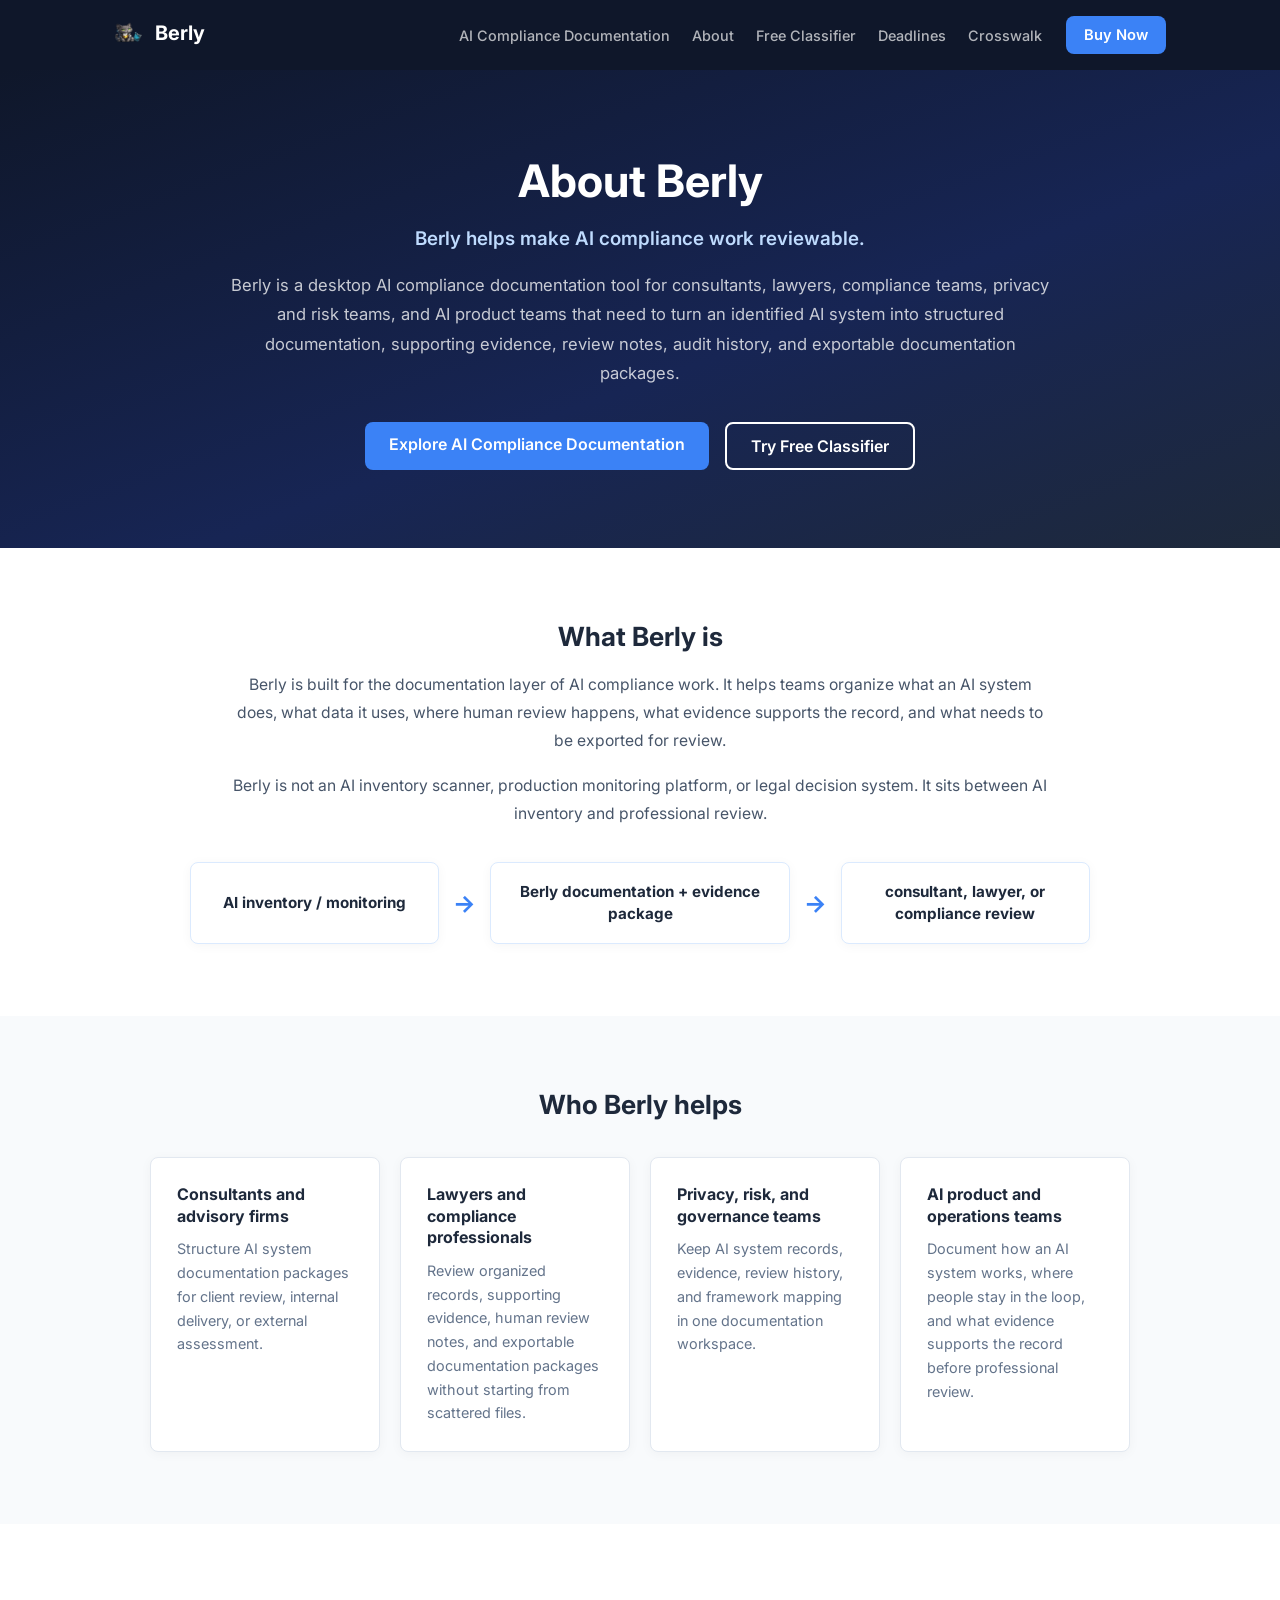
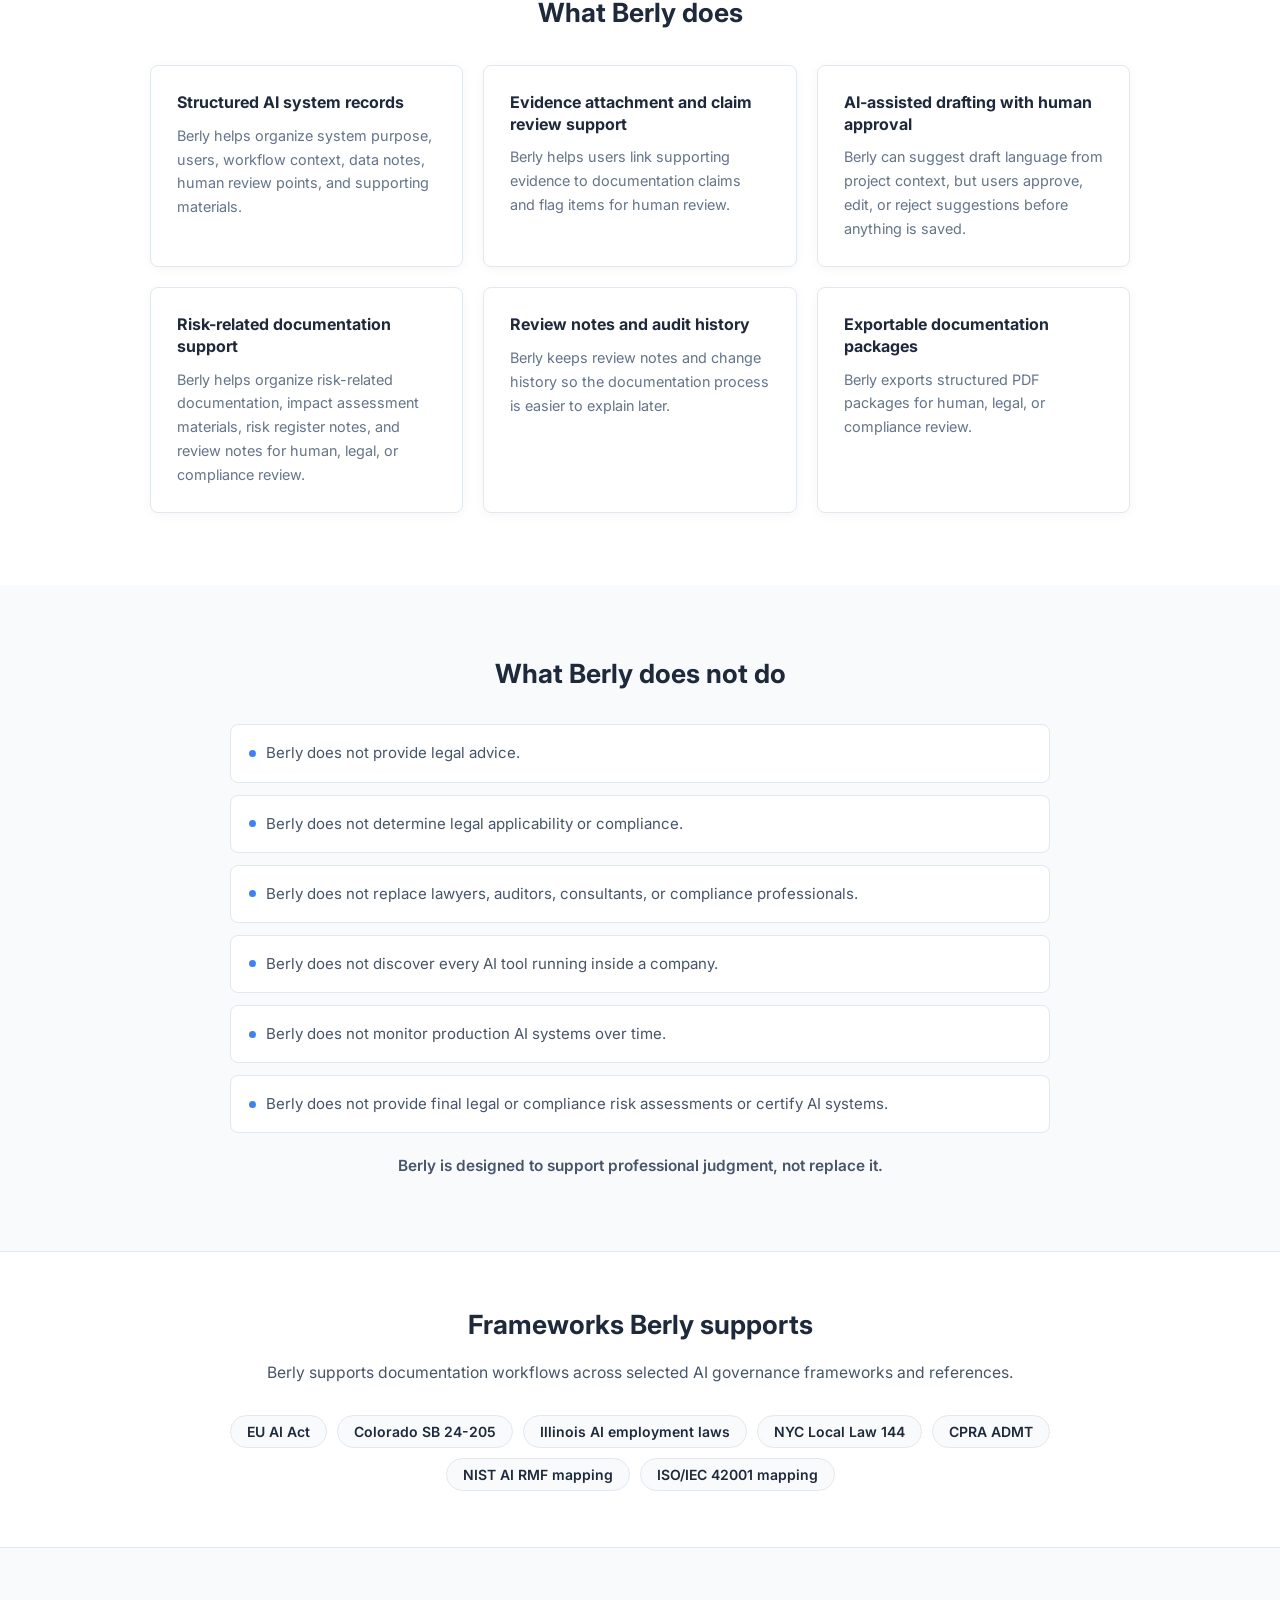
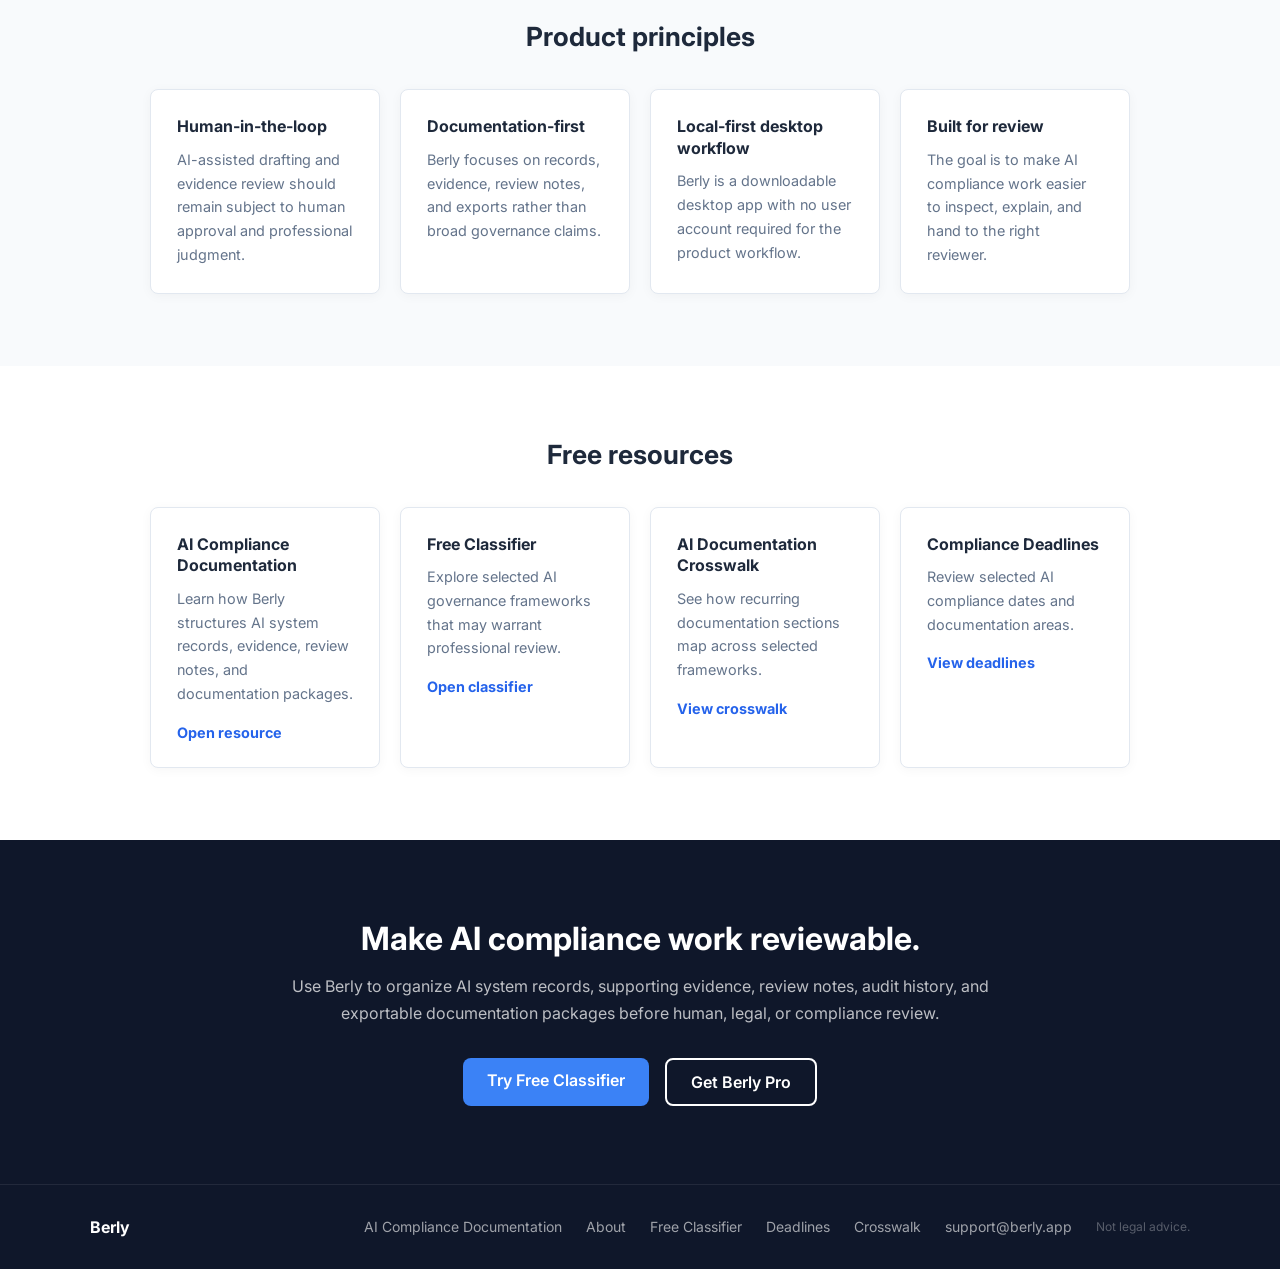
==== about.html @ 6b7aadae "Berly nav logo added to all pages, carousel to animation" ====
<!DOCTYPE html>
<html lang="en">
<head>
  <meta charset="UTF-8">
  <meta name="viewport" content="width=device-width, initial-scale=1.0">
  <title>About Berly | AI Compliance Documentation Software</title>
  <meta name="description" content="Berly is a desktop AI compliance documentation tool that helps consultants, lawyers, compliance teams, and AI product teams organize AI system records, evidence, review notes, audit history, and exportable documentation packages for human review.">

  <meta property="og:type" content="website">
  <meta property="og:url" content="https://berly.app/about">
  <meta property="og:title" content="About Berly | AI Compliance Documentation Software">
  <meta property="og:description" content="Berly helps make AI compliance work reviewable by organizing AI system documentation, supporting evidence, review notes, audit history, and exportable packages for human, legal, or compliance review.">
  <meta property="og:image" content="https://berly.app/assets/og-image.png">
  <meta property="og:site_name" content="Berly">
  <meta property="og:locale" content="en_US">

  <meta name="twitter:card" content="summary_large_image">
  <meta name="twitter:title" content="About Berly | AI Compliance Documentation Software">
  <meta name="twitter:description" content="Berly helps make AI compliance work reviewable by organizing AI system documentation, supporting evidence, review notes, audit history, and exportable packages for human review.">
  <meta name="twitter:image" content="https://berly.app/assets/og-image.png">

  <link rel="canonical" href="https://berly.app/about">
  <link rel="preconnect" href="https://fonts.googleapis.com">
  <link rel="preconnect" href="https://fonts.gstatic.com" crossorigin>
  <link href="https://fonts.googleapis.com/css2?family=Inter:wght@400;500;600;700&display=swap" rel="stylesheet">
  <link rel="icon" type="image/x-icon" href="assets/icon.ico">

  <style>
    *, *::before, *::after { box-sizing: border-box; margin: 0; padding: 0; }
    body { font-family: 'Inter', sans-serif; color: #1e293b; font-size: 16px; background: #f8fafc; }
    a { text-decoration: none; }

    .btn {
      display: inline-block;
      padding: 12px 24px;
      border-radius: 8px;
      font-weight: 600;
      font-size: 1rem;
      cursor: pointer;
      transition: all 0.2s ease;
      border: none;
      font-family: inherit;
      text-align: center;
    }
    .btn--primary { background: #3b82f6; color: #ffffff; }
    .btn--primary:hover { background: #2563eb; }
    .btn--outline {
      background: transparent;
      border: 2px solid #ffffff;
      color: #ffffff;
    }
    .btn--outline:hover { background: rgba(255,255,255,0.1); }

    .navbar {
      position: -webkit-sticky;
      position: sticky;
      top: 0;
      z-index: 100;
      background: #0f172a;
    }
    .navbar__inner {
      max-width: 1100px;
      margin: auto;
      padding: 16px 24px;
      display: flex;
      justify-content: space-between;
      align-items: center;
      gap: 24px;
    }
    .navbar__logo {
      color: #ffffff;
      font-size: 1.25rem;
      font-weight: 700;
      letter-spacing: 0;
      flex-shrink: 0;
    }
    .navbar__mascot {
      width: 28px;
      height: 28px;
      object-fit: contain;
      vertical-align: middle;
      margin-right: 8px;
    }
    .navbar__links {
      display: flex;
      align-items: center;
      justify-content: flex-end;
      gap: 22px;
      flex: 1;
    }
    .navbar__link {
      color: rgba(255,255,255,0.68);
      font-size: 0.9rem;
      font-weight: 500;
      transition: color 0.2s ease;
      white-space: nowrap;
    }
    .navbar__link:hover { color: #ffffff; }
    .navbar .btn { flex-shrink: 0; padding: 10px 18px; font-size: 0.92rem; }

    .hero {
      background: linear-gradient(160deg, #0f172a 0%, #172554 58%, #1e293b 100%);
      color: #ffffff;
      text-align: center;
      padding: 86px 24px 78px;
    }
    .hero__inner { max-width: 900px; margin: auto; }
    .hero__headline {
      font-size: 2.8rem;
      font-weight: 700;
      line-height: 1.14;
      margin-bottom: 18px;
      color: #ffffff;
    }
    .hero__subhead {
      font-size: 1.18rem;
      font-weight: 600;
      color: #bfdbfe;
      margin-bottom: 18px;
      line-height: 1.5;
    }
    .hero__body {
      max-width: 820px;
      margin: 0 auto 34px;
      font-size: 1.04rem;
      color: rgba(255,255,255,0.76);
      line-height: 1.75;
    }
    .hero__buttons {
      display: flex;
      gap: 16px;
      justify-content: center;
      flex-wrap: wrap;
    }

    .section {
      padding: 72px 24px;
      background: #f8fafc;
    }
    .section--white { background: #ffffff; }
    .section__inner {
      max-width: 980px;
      margin: auto;
    }
    .section__heading {
      font-size: 1.65rem;
      font-weight: 700;
      color: #1e293b;
      margin-bottom: 18px;
      text-align: center;
      line-height: 1.25;
    }
    .section__text {
      max-width: 820px;
      margin: 0 auto;
      color: #475569;
      font-size: 0.98rem;
      line-height: 1.8;
      text-align: center;
    }
    .section__text + .section__text { margin-top: 16px; }

    .flow {
      margin: 34px auto 0;
      max-width: 900px;
      display: grid;
      grid-template-columns: 1fr auto 1.2fr auto 1fr;
      gap: 14px;
      align-items: stretch;
    }
    .flow__step {
      background: #ffffff;
      border: 1px solid #dbeafe;
      border-radius: 8px;
      padding: 18px;
      color: #1e293b;
      font-weight: 700;
      font-size: 0.95rem;
      line-height: 1.45;
      box-shadow: 0 2px 12px rgba(0,0,0,0.04);
      display: flex;
      align-items: center;
      justify-content: center;
      text-align: center;
    }
    .flow__arrow {
      color: #3b82f6;
      font-weight: 700;
      font-size: 1.5rem;
      display: flex;
      align-items: center;
    }

    .card-grid {
      display: grid;
      grid-template-columns: repeat(4, 1fr);
      gap: 20px;
      margin-top: 36px;
    }
    .card-grid--three { grid-template-columns: repeat(3, 1fr); }
    .card-grid--two { grid-template-columns: repeat(2, 1fr); }
    .card {
      background: #ffffff;
      border: 1px solid #e2e8f0;
      border-radius: 8px;
      padding: 26px;
      box-shadow: 0 2px 12px rgba(0,0,0,0.04);
    }
    .card__title {
      font-size: 1rem;
      font-weight: 700;
      color: #1e293b;
      margin-bottom: 10px;
      line-height: 1.35;
    }
    .card__text {
      color: #64748b;
      font-size: 0.9rem;
      line-height: 1.65;
    }
    .resource-card {
      display: flex;
      flex-direction: column;
      min-height: 100%;
    }
    .resource-card__link {
      color: #2563eb;
      font-size: 0.9rem;
      font-weight: 700;
      margin-top: 18px;
    }
    .resource-card__link:hover { color: #1d4ed8; }

    .bullet-list {
      max-width: 820px;
      margin: 34px auto 0;
      display: grid;
      gap: 12px;
      list-style: none;
    }
    .bullet-list__item {
      background: #ffffff;
      border: 1px solid #e2e8f0;
      border-radius: 8px;
      padding: 16px 18px;
      color: #475569;
      font-size: 0.94rem;
      line-height: 1.6;
    }
    .bullet-list__item::before {
      content: "";
      display: inline-block;
      width: 7px;
      height: 7px;
      margin-right: 10px;
      border-radius: 50%;
      background: #3b82f6;
      vertical-align: 0.08em;
    }
    .support-note {
      max-width: 820px;
      margin: 20px auto 0;
      color: #475569;
      font-size: 0.96rem;
      line-height: 1.7;
      text-align: center;
      font-weight: 600;
    }

    .frameworks {
      background: #ffffff;
      padding: 56px 24px;
      border-top: 1px solid #e2e8f0;
      border-bottom: 1px solid #e2e8f0;
      text-align: center;
    }
    .frameworks__inner {
      max-width: 900px;
      margin: auto;
    }
    .frameworks__pills {
      display: flex;
      flex-wrap: wrap;
      gap: 10px;
      justify-content: center;
      margin-top: 28px;
    }
    .frameworks__pill {
      background: #f8fafc;
      border: 1px solid #e2e8f0;
      border-radius: 20px;
      padding: 7px 16px;
      font-size: 0.875rem;
      font-weight: 600;
      color: #1e293b;
    }

    .final-cta {
      background: #0f172a;
      padding: 78px 24px;
      text-align: center;
    }
    .final-cta__inner {
      max-width: 760px;
      margin: auto;
    }
    .final-cta__heading {
      font-size: 2rem;
      font-weight: 700;
      color: #ffffff;
      margin-bottom: 14px;
      line-height: 1.3;
    }
    .final-cta__text {
      color: rgba(255,255,255,0.72);
      font-size: 1rem;
      line-height: 1.7;
      margin-bottom: 30px;
    }
    .final-cta__buttons {
      display: flex;
      gap: 16px;
      justify-content: center;
      flex-wrap: wrap;
    }

    .footer {
      background: #0f172a;
      border-top: 1px solid rgba(255,255,255,0.08);
      padding: 32px 24px;
    }
    .footer__inner {
      max-width: 1100px;
      margin: auto;
      display: flex;
      justify-content: space-between;
      align-items: center;
      flex-wrap: wrap;
      gap: 12px;
    }
    .footer__logo { color: #ffffff; font-size: 1rem; font-weight: 700; }
    .footer__right {
      display: flex;
      align-items: center;
      gap: 24px;
      flex-wrap: wrap;
    }
    .footer__email {
      color: rgba(255,255,255,0.6);
      font-size: 0.875rem;
      transition: color 0.2s ease;
    }
    .footer__email:hover { color: #ffffff; }
    .footer__disclaimer { color: rgba(255,255,255,0.3); font-size: 0.75rem; }

    @media (max-width: 960px) {
      .navbar__inner {
        align-items: flex-start;
        flex-wrap: wrap;
      }
      .navbar__links {
        order: 3;
        flex-basis: 100%;
        justify-content: flex-start;
        flex-wrap: wrap;
        gap: 12px 18px;
      }
      .card-grid,
      .card-grid--three,
      .card-grid--two { grid-template-columns: repeat(2, 1fr); }
      .flow {
        grid-template-columns: 1fr;
        max-width: 560px;
      }
      .flow__arrow {
        justify-content: center;
        transform: rotate(90deg);
      }
    }

    @media (max-width: 768px) {
      .navbar__inner { padding: 12px 16px; gap: 16px; }
      .navbar__links { gap: 10px 14px; }
      .navbar__link { font-size: 0.84rem; white-space: normal; }
      .navbar .btn { padding: 9px 14px; }
      .hero { padding: 60px 20px 56px; }
      .hero__headline { font-size: 2rem; }
      .hero__subhead { font-size: 1.05rem; }
      .hero__body { font-size: 1rem; }
      .hero__buttons .btn,
      .final-cta__buttons .btn { width: 100%; }
      .section { padding: 52px 20px; }
      .section__heading { font-size: 1.45rem; }
      .card-grid,
      .card-grid--three,
      .card-grid--two { grid-template-columns: 1fr; }
      .card { padding: 22px 20px; }
      .frameworks { padding: 48px 20px; }
      .final-cta { padding: 56px 20px; }
      .final-cta__heading { font-size: 1.65rem; }
      .footer__inner { flex-direction: column; text-align: center; }
      .footer__right { gap: 8px; justify-content: center; }
    }
  </style>
</head>
<body>

  <header class="navbar">
    <div class="navbar__inner">
      <a href="/" class="navbar__logo">
        <img src="assets/mascot.png" alt="Berly" class="navbar__mascot">
        Berly
      </a>
      <nav class="navbar__links" aria-label="Primary navigation">
        <a href="/ai-compliance-documentation" class="navbar__link">AI Compliance Documentation</a>
        <a href="/about" class="navbar__link">About</a>
        <a href="/classifier" class="navbar__link">Free Classifier</a>
        <a href="/deadlines" class="navbar__link">Deadlines</a>
        <a href="/crosswalk" class="navbar__link">Crosswalk</a>
      </nav>
      <a href="https://buy.stripe.com/28E6oHfmXahS6xL0iGeZ201" class="btn btn--primary" target="_blank" rel="noopener">Buy Now</a>
    </div>
  </header>

  <section class="hero">
    <div class="hero__inner">
      <h1 class="hero__headline">About Berly</h1>
      <p class="hero__subhead">Berly helps make AI compliance work reviewable.</p>
      <p class="hero__body">Berly is a desktop AI compliance documentation tool for consultants, lawyers, compliance teams, privacy and risk teams, and AI product teams that need to turn an identified AI system into structured documentation, supporting evidence, review notes, audit history, and exportable documentation packages.</p>
      <div class="hero__buttons">
        <a href="/ai-compliance-documentation" class="btn btn--primary">Explore AI Compliance Documentation</a>
        <a href="/classifier" class="btn btn--outline">Try Free Classifier</a>
      </div>
    </div>
  </section>

  <section class="section section--white">
    <div class="section__inner">
      <h2 class="section__heading">What Berly is</h2>
      <p class="section__text">Berly is built for the documentation layer of AI compliance work. It helps teams organize what an AI system does, what data it uses, where human review happens, what evidence supports the record, and what needs to be exported for review.</p>
      <p class="section__text">Berly is not an AI inventory scanner, production monitoring platform, or legal decision system. It sits between AI inventory and professional review.</p>
      <div class="flow" aria-label="AI compliance documentation workflow">
        <div class="flow__step">AI inventory / monitoring</div>
        <div class="flow__arrow" aria-hidden="true">-&gt;</div>
        <div class="flow__step">Berly documentation + evidence package</div>
        <div class="flow__arrow" aria-hidden="true">-&gt;</div>
        <div class="flow__step">consultant, lawyer, or compliance review</div>
      </div>
    </div>
  </section>

  <section class="section">
    <div class="section__inner">
      <h2 class="section__heading">Who Berly helps</h2>
      <div class="card-grid">
        <article class="card">
          <h3 class="card__title">Consultants and advisory firms</h3>
          <p class="card__text">Structure AI system documentation packages for client review, internal delivery, or external assessment.</p>
        </article>
        <article class="card">
          <h3 class="card__title">Lawyers and compliance professionals</h3>
          <p class="card__text">Review organized records, supporting evidence, human review notes, and exportable documentation packages without starting from scattered files.</p>
        </article>
        <article class="card">
          <h3 class="card__title">Privacy, risk, and governance teams</h3>
          <p class="card__text">Keep AI system records, evidence, review history, and framework mapping in one documentation workspace.</p>
        </article>
        <article class="card">
          <h3 class="card__title">AI product and operations teams</h3>
          <p class="card__text">Document how an AI system works, where people stay in the loop, and what evidence supports the record before professional review.</p>
        </article>
      </div>
    </div>
  </section>

  <section class="section section--white">
    <div class="section__inner">
      <h2 class="section__heading">What Berly does</h2>
      <div class="card-grid card-grid--three">
        <article class="card">
          <h3 class="card__title">Structured AI system records</h3>
          <p class="card__text">Berly helps organize system purpose, users, workflow context, data notes, human review points, and supporting materials.</p>
        </article>
        <article class="card">
          <h3 class="card__title">Evidence attachment and claim review support</h3>
          <p class="card__text">Berly helps users link supporting evidence to documentation claims and flag items for human review.</p>
        </article>
        <article class="card">
          <h3 class="card__title">AI-assisted drafting with human approval</h3>
          <p class="card__text">Berly can suggest draft language from project context, but users approve, edit, or reject suggestions before anything is saved.</p>
        </article>
        <article class="card">
          <h3 class="card__title">Risk-related documentation support</h3>
          <p class="card__text">Berly helps organize risk-related documentation, impact assessment materials, risk register notes, and review notes for human, legal, or compliance review.</p>
        </article>
        <article class="card">
          <h3 class="card__title">Review notes and audit history</h3>
          <p class="card__text">Berly keeps review notes and change history so the documentation process is easier to explain later.</p>
        </article>
        <article class="card">
          <h3 class="card__title">Exportable documentation packages</h3>
          <p class="card__text">Berly exports structured PDF packages for human, legal, or compliance review.</p>
        </article>
      </div>
    </div>
  </section>

  <section class="section">
    <div class="section__inner">
      <h2 class="section__heading">What Berly does not do</h2>
      <ul class="bullet-list">
        <li class="bullet-list__item">Berly does not provide legal advice.</li>
        <li class="bullet-list__item">Berly does not determine legal applicability or compliance.</li>
        <li class="bullet-list__item">Berly does not replace lawyers, auditors, consultants, or compliance professionals.</li>
        <li class="bullet-list__item">Berly does not discover every AI tool running inside a company.</li>
        <li class="bullet-list__item">Berly does not monitor production AI systems over time.</li>
        <li class="bullet-list__item">Berly does not provide final legal or compliance risk assessments or certify AI systems.</li>
      </ul>
      <p class="support-note">Berly is designed to support professional judgment, not replace it.</p>
    </div>
  </section>

  <section class="frameworks">
    <div class="frameworks__inner">
      <h2 class="section__heading">Frameworks Berly supports</h2>
      <p class="section__text">Berly supports documentation workflows across selected AI governance frameworks and references.</p>
      <div class="frameworks__pills">
        <span class="frameworks__pill">EU AI Act</span>
        <span class="frameworks__pill">Colorado SB 24-205</span>
        <span class="frameworks__pill">Illinois AI employment laws</span>
        <span class="frameworks__pill">NYC Local Law 144</span>
        <span class="frameworks__pill">CPRA ADMT</span>
        <span class="frameworks__pill">NIST AI RMF mapping</span>
        <span class="frameworks__pill">ISO/IEC 42001 mapping</span>
      </div>
    </div>
  </section>

  <section class="section">
    <div class="section__inner">
      <h2 class="section__heading">Product principles</h2>
      <div class="card-grid">
        <article class="card">
          <h3 class="card__title">Human-in-the-loop</h3>
          <p class="card__text">AI-assisted drafting and evidence review should remain subject to human approval and professional judgment.</p>
        </article>
        <article class="card">
          <h3 class="card__title">Documentation-first</h3>
          <p class="card__text">Berly focuses on records, evidence, review notes, and exports rather than broad governance claims.</p>
        </article>
        <article class="card">
          <h3 class="card__title">Local-first desktop workflow</h3>
          <p class="card__text">Berly is a downloadable desktop app with no user account required for the product workflow.</p>
        </article>
        <article class="card">
          <h3 class="card__title">Built for review</h3>
          <p class="card__text">The goal is to make AI compliance work easier to inspect, explain, and hand to the right reviewer.</p>
        </article>
      </div>
    </div>
  </section>

  <section class="section section--white">
    <div class="section__inner">
      <h2 class="section__heading">Free resources</h2>
      <div class="card-grid">
        <article class="card resource-card">
          <h3 class="card__title">AI Compliance Documentation</h3>
          <p class="card__text">Learn how Berly structures AI system records, evidence, review notes, and documentation packages.</p>
          <a href="/ai-compliance-documentation" class="resource-card__link">Open resource</a>
        </article>
        <article class="card resource-card">
          <h3 class="card__title">Free Classifier</h3>
          <p class="card__text">Explore selected AI governance frameworks that may warrant professional review.</p>
          <a href="/classifier" class="resource-card__link">Open classifier</a>
        </article>
        <article class="card resource-card">
          <h3 class="card__title">AI Documentation Crosswalk</h3>
          <p class="card__text">See how recurring documentation sections map across selected frameworks.</p>
          <a href="/crosswalk" class="resource-card__link">View crosswalk</a>
        </article>
        <article class="card resource-card">
          <h3 class="card__title">Compliance Deadlines</h3>
          <p class="card__text">Review selected AI compliance dates and documentation areas.</p>
          <a href="/deadlines" class="resource-card__link">View deadlines</a>
        </article>
      </div>
    </div>
  </section>

  <section class="final-cta">
    <div class="final-cta__inner">
      <h2 class="final-cta__heading">Make AI compliance work reviewable.</h2>
      <p class="final-cta__text">Use Berly to organize AI system records, supporting evidence, review notes, audit history, and exportable documentation packages before human, legal, or compliance review.</p>
      <div class="final-cta__buttons">
        <a href="/classifier" class="btn btn--primary">Try Free Classifier</a>
        <a href="https://buy.stripe.com/28E6oHfmXahS6xL0iGeZ201" class="btn btn--outline" target="_blank" rel="noopener">Get Berly Pro</a>
      </div>
    </div>
  </section>

  <footer class="footer">
    <div class="footer__inner">
      <div class="footer__logo">Berly</div>
      <div class="footer__right">
        <a href="/ai-compliance-documentation" class="footer__email">AI Compliance Documentation</a>
        <a href="/about" class="footer__email">About</a>
        <a href="/classifier" class="footer__email">Free Classifier</a>
        <a href="/deadlines" class="footer__email">Deadlines</a>
        <a href="/crosswalk" class="footer__email">Crosswalk</a>
        <a href="mailto:support@berly.app" class="footer__email">support@berly.app</a>
        <span class="footer__disclaimer">Not legal advice.</span>
      </div>
    </div>
  </footer>

</body>
</html>
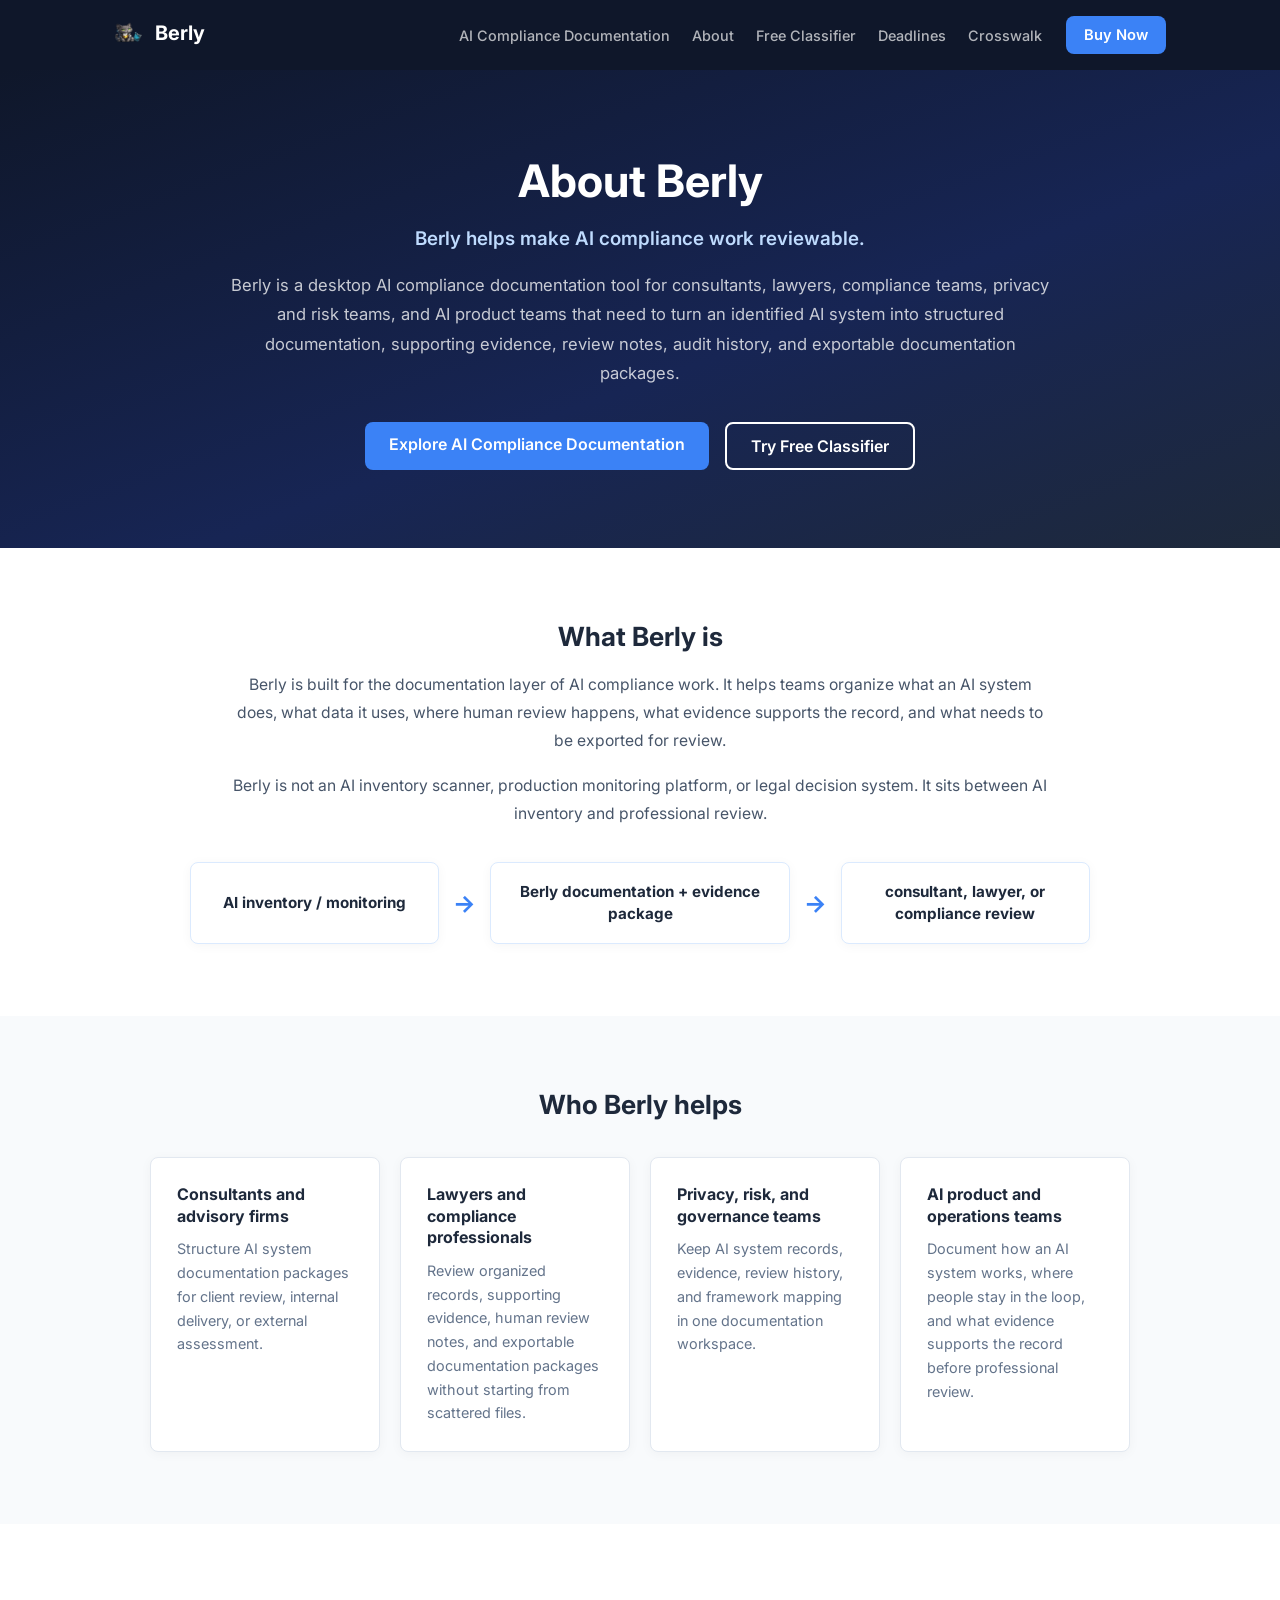
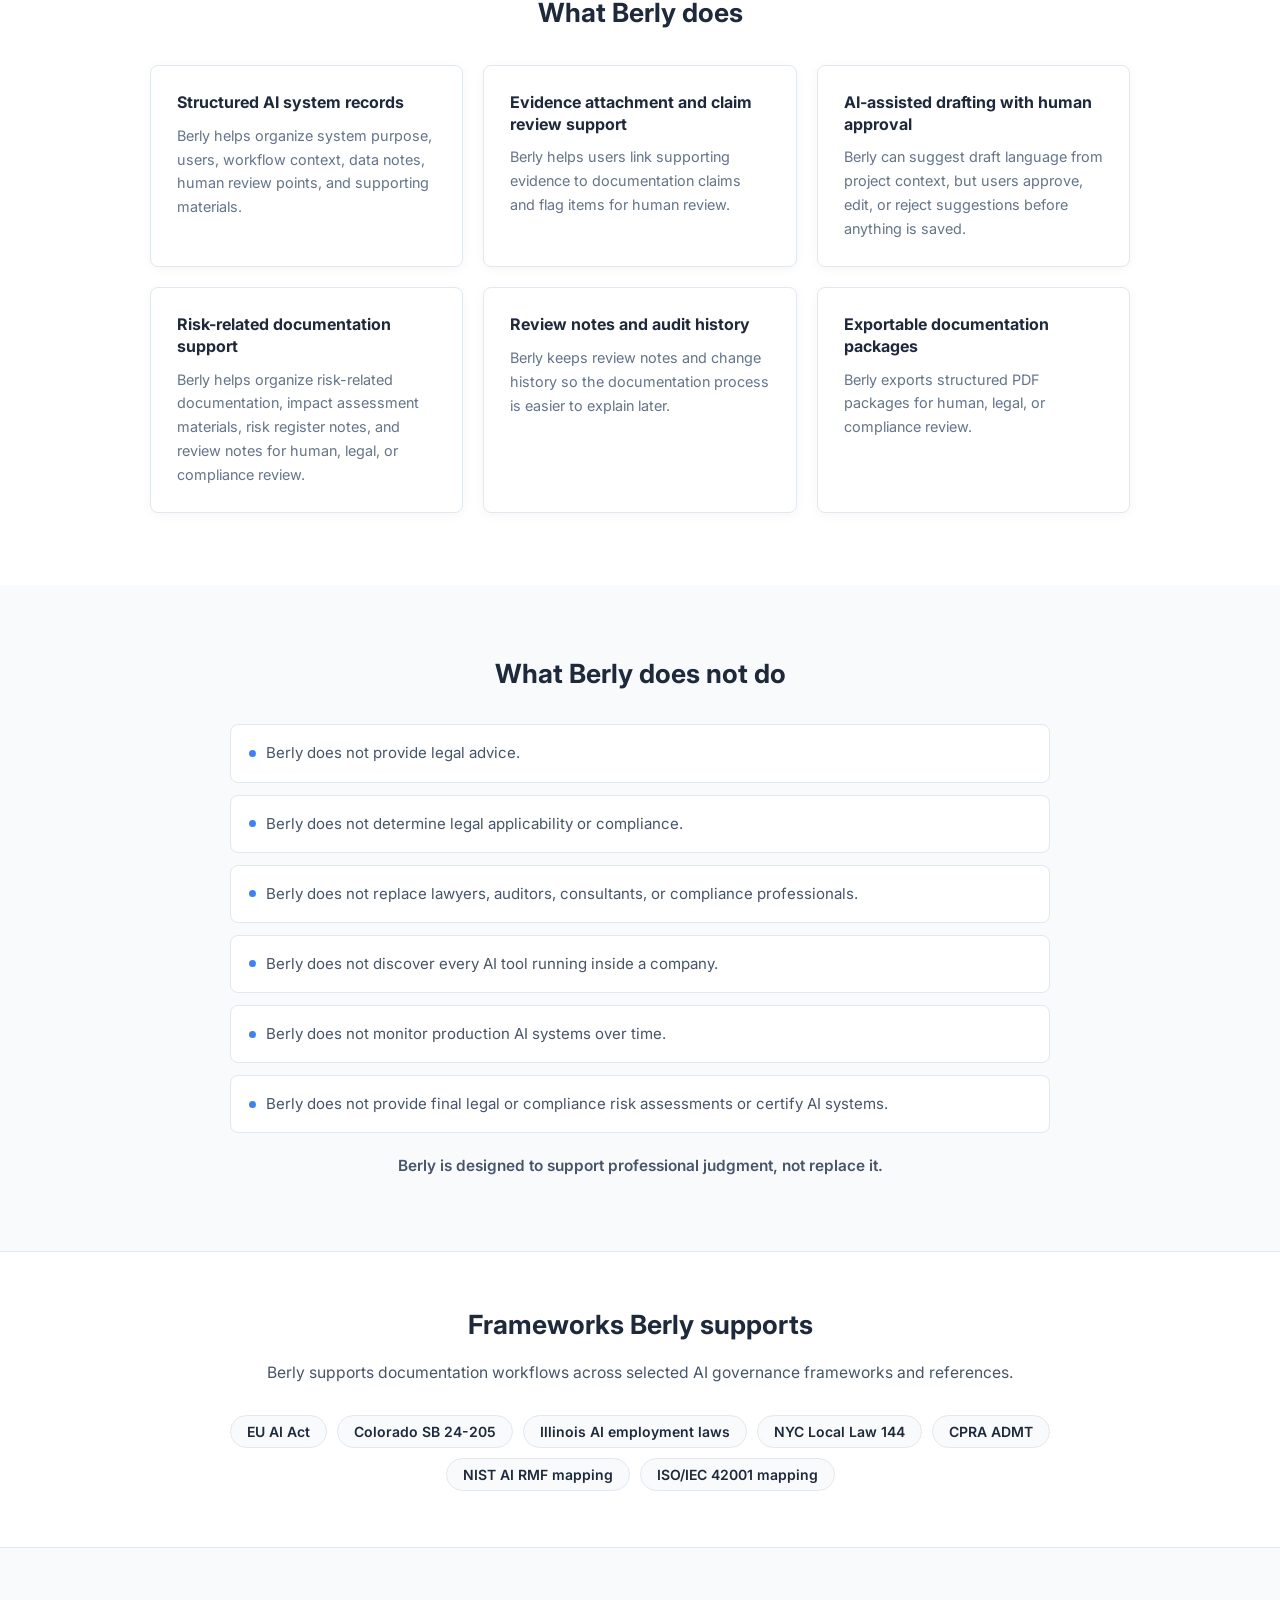
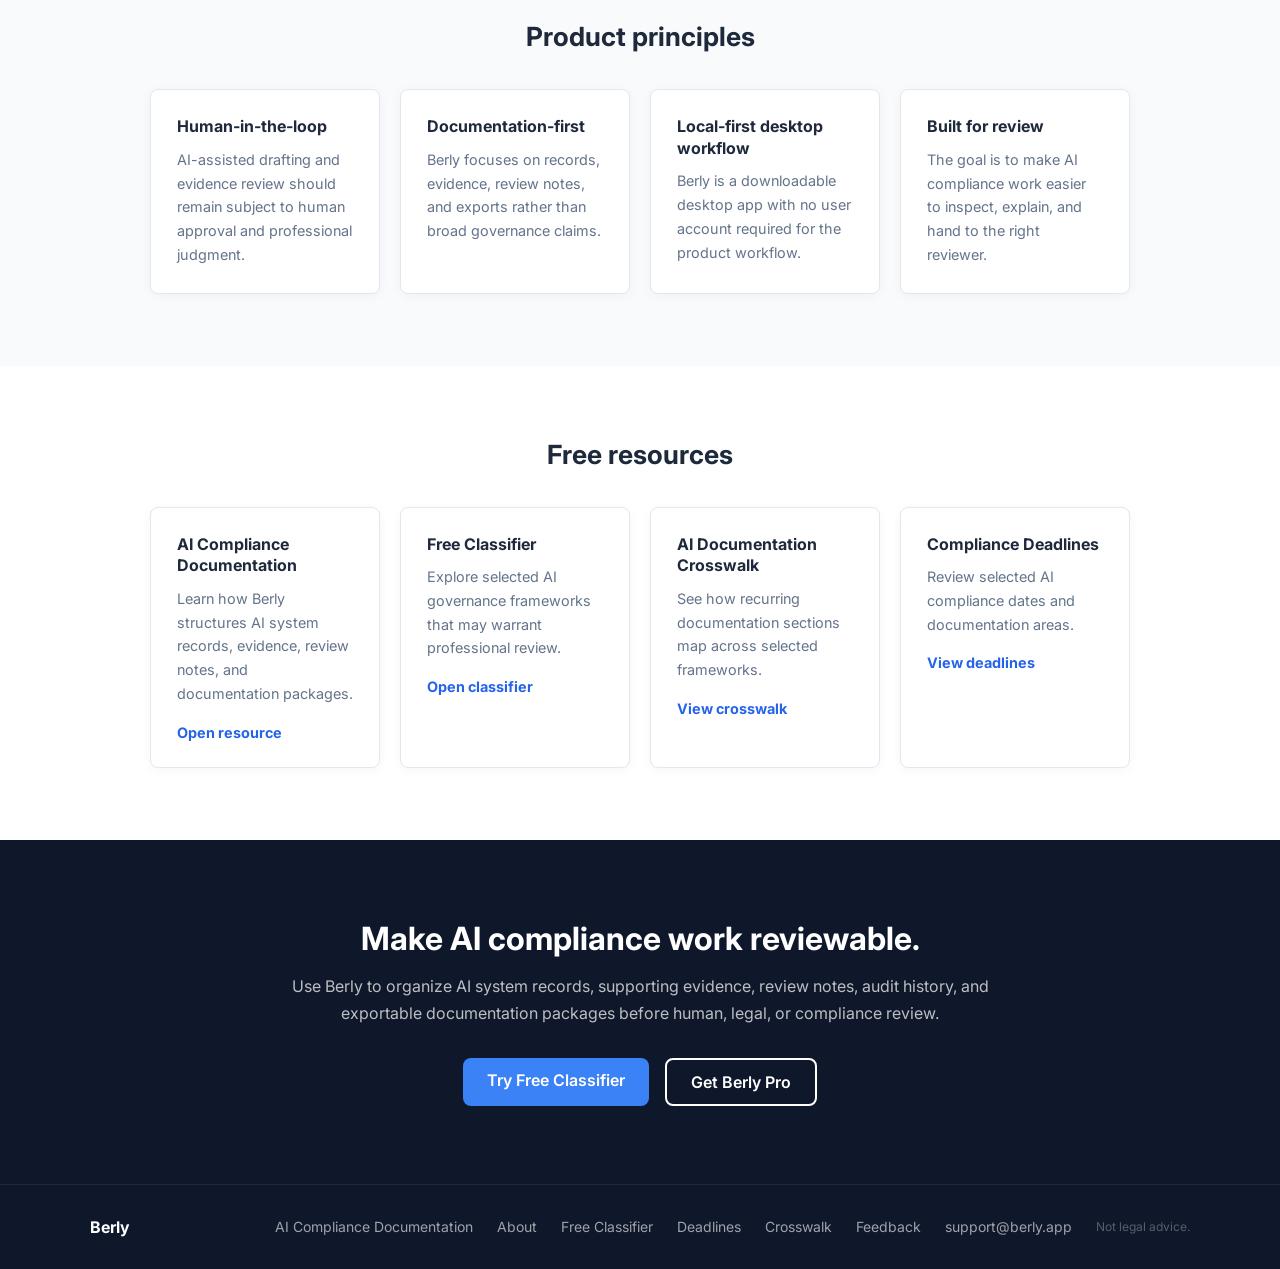
==== commit b7947100: "Add feedback page" ====
--- a/about.html
+++ b/about.html
@@ -3,6 +3,7 @@
 <head>
   <meta charset="UTF-8">
   <meta name="viewport" content="width=device-width, initial-scale=1.0">
+  <script src="/assets/attribution.js" defer></script>
   <title>About Berly | AI Compliance Documentation Software</title>
   <meta name="description" content="Berly is a desktop AI compliance documentation tool that helps consultants, lawyers, compliance teams, and AI product teams organize AI system records, evidence, review notes, audit history, and exportable documentation packages for human review.">
 
@@ -608,6 +609,7 @@
         <a href="/classifier" class="footer__email">Free Classifier</a>
         <a href="/deadlines" class="footer__email">Deadlines</a>
         <a href="/crosswalk" class="footer__email">Crosswalk</a>
+        <a href="/feedback" class="footer__email">Feedback</a>
         <a href="mailto:support@berly.app" class="footer__email">support@berly.app</a>
         <span class="footer__disclaimer">Not legal advice.</span>
       </div>
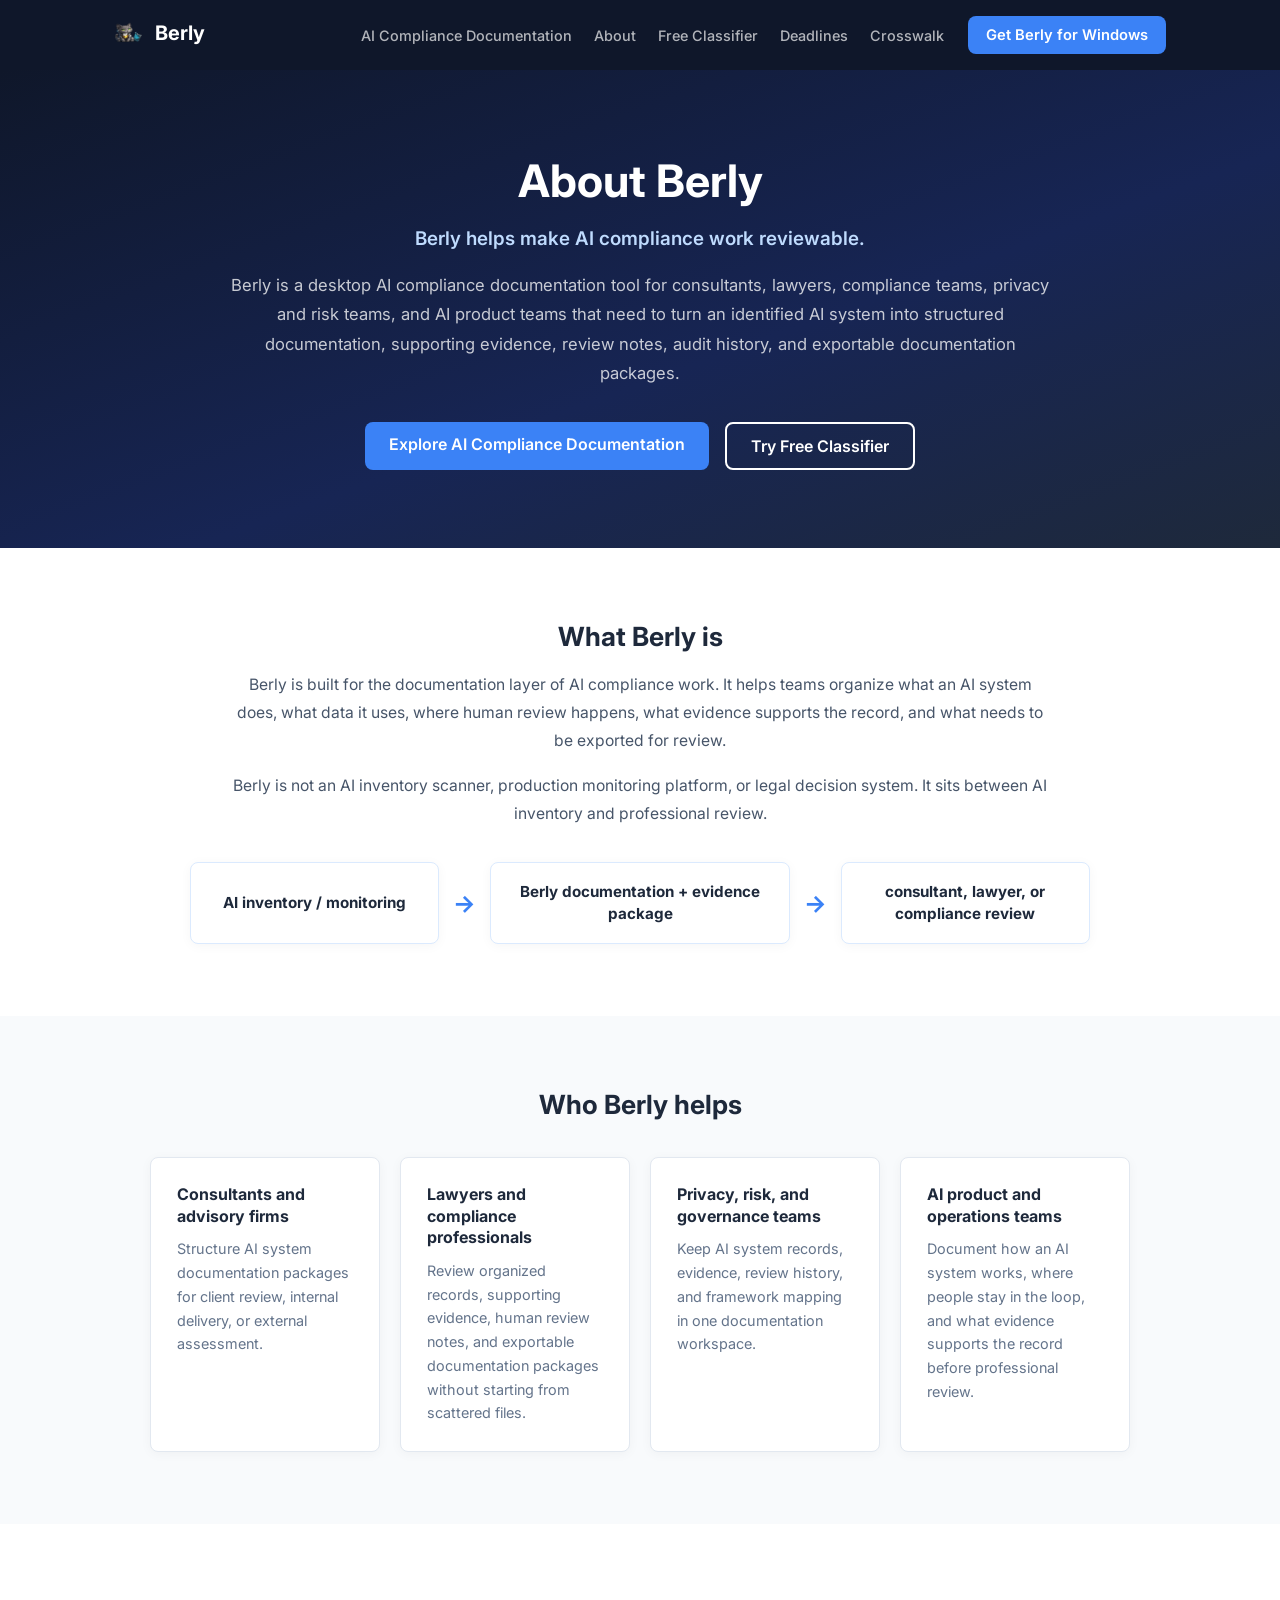
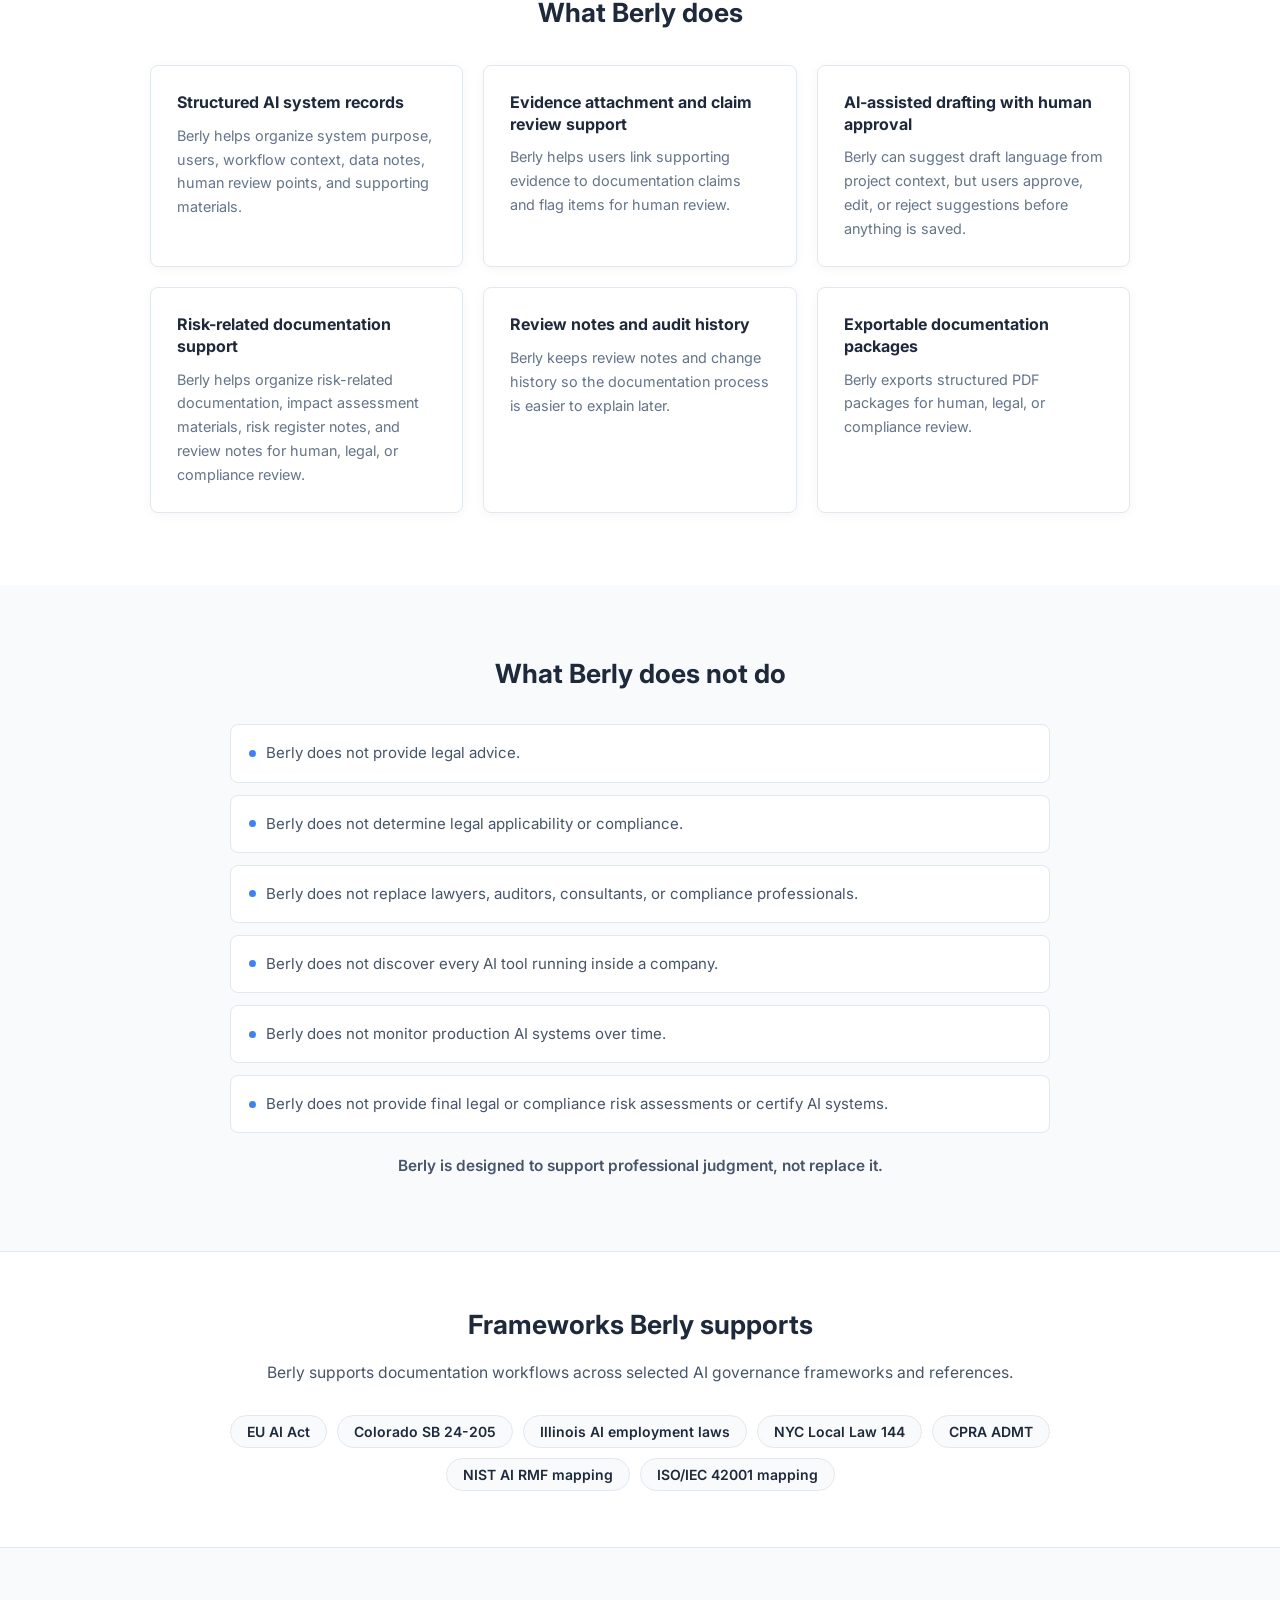
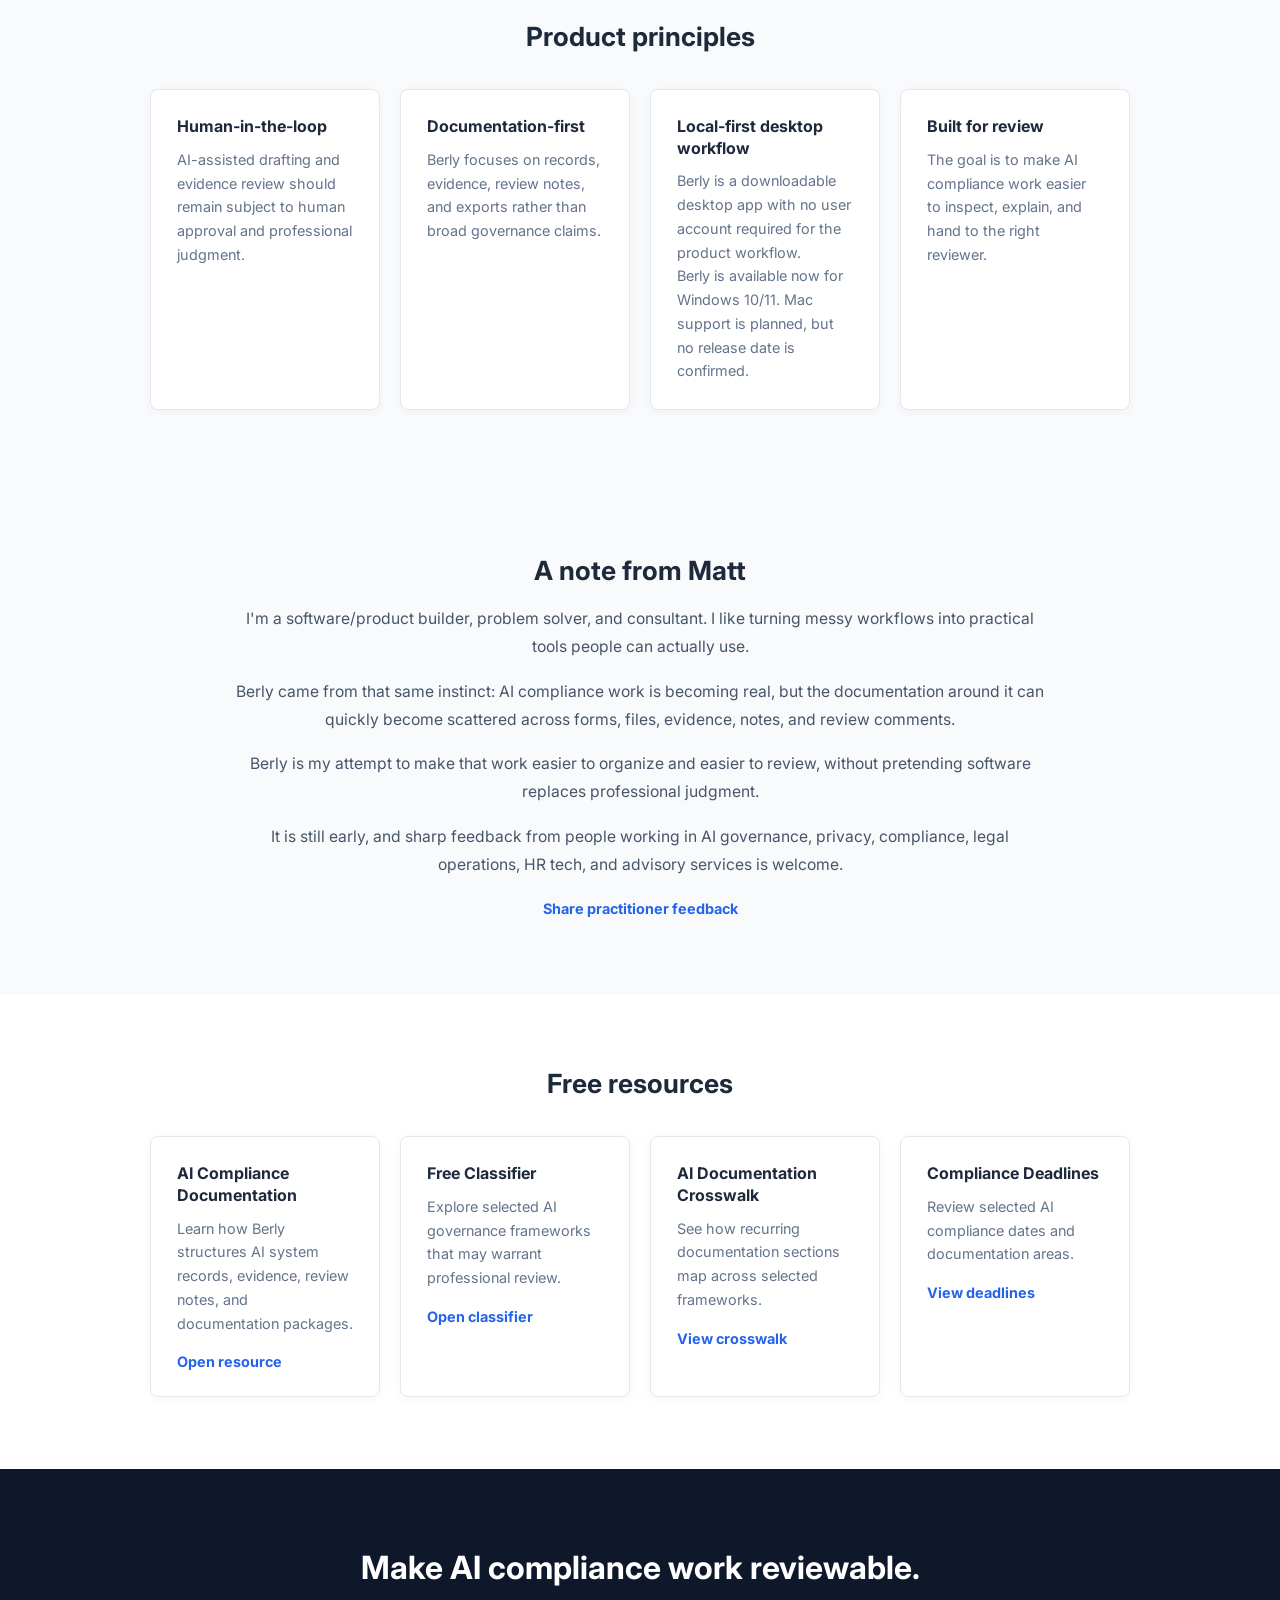
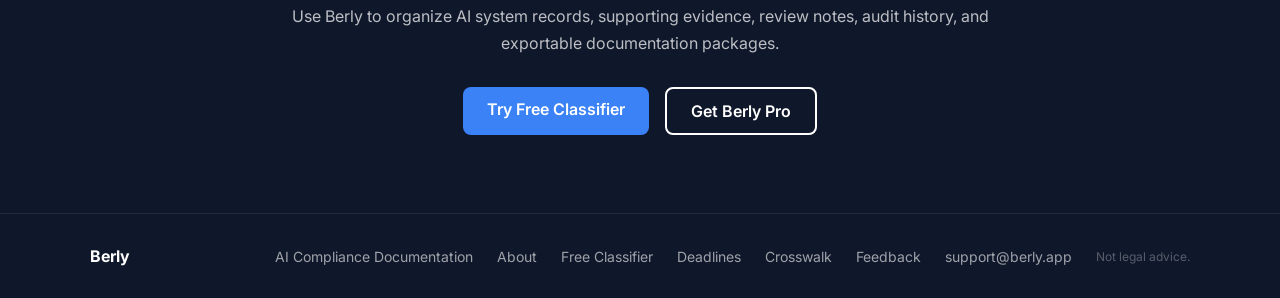
==== commit a41b006f: "Improve landing page trust and platform clarity" ====
--- a/about.html
+++ b/about.html
@@ -419,7 +419,7 @@
         <a href="/deadlines" class="navbar__link">Deadlines</a>
         <a href="/crosswalk" class="navbar__link">Crosswalk</a>
       </nav>
-      <a href="https://buy.stripe.com/28E6oHfmXahS6xL0iGeZ201" class="btn btn--primary" target="_blank" rel="noopener">Buy Now</a>
+      <a href="https://buy.stripe.com/28E6oHfmXahS6xL0iGeZ201" class="btn btn--primary" target="_blank" rel="noopener">Get Berly for Windows</a>
     </div>
   </header>
 
@@ -552,12 +552,24 @@
         <article class="card">
           <h3 class="card__title">Local-first desktop workflow</h3>
           <p class="card__text">Berly is a downloadable desktop app with no user account required for the product workflow.</p>
+          <p class="card__text">Berly is available now for Windows 10/11. Mac support is planned, but no release date is confirmed.</p>
         </article>
         <article class="card">
           <h3 class="card__title">Built for review</h3>
           <p class="card__text">The goal is to make AI compliance work easier to inspect, explain, and hand to the right reviewer.</p>
         </article>
       </div>
+    </div>
+  </section>
+
+  <section class="section section--alt">
+    <div class="section__inner">
+      <h2 class="section__heading">A note from Matt</h2>
+      <p class="section__text">I'm a software/product builder, problem solver, and consultant. I like turning messy workflows into practical tools people can actually use.</p>
+      <p class="section__text">Berly came from that same instinct: AI compliance work is becoming real, but the documentation around it can quickly become scattered across forms, files, evidence, notes, and review comments.</p>
+      <p class="section__text">Berly is my attempt to make that work easier to organize and easier to review, without pretending software replaces professional judgment.</p>
+      <p class="section__text">It is still early, and sharp feedback from people working in AI governance, privacy, compliance, legal operations, HR tech, and advisory services is welcome.</p>
+      <p class="section__text"><a href="/feedback.html?topic=practitioner-review" class="resource-card__link">Share practitioner feedback</a></p>
     </div>
   </section>
 
@@ -592,7 +604,7 @@
   <section class="final-cta">
     <div class="final-cta__inner">
       <h2 class="final-cta__heading">Make AI compliance work reviewable.</h2>
-      <p class="final-cta__text">Use Berly to organize AI system records, supporting evidence, review notes, audit history, and exportable documentation packages before human, legal, or compliance review.</p>
+      <p class="final-cta__text">Use Berly to organize AI system records, supporting evidence, review notes, audit history, and exportable documentation packages.</p>
       <div class="final-cta__buttons">
         <a href="/classifier" class="btn btn--primary">Try Free Classifier</a>
         <a href="https://buy.stripe.com/28E6oHfmXahS6xL0iGeZ201" class="btn btn--outline" target="_blank" rel="noopener">Get Berly Pro</a>
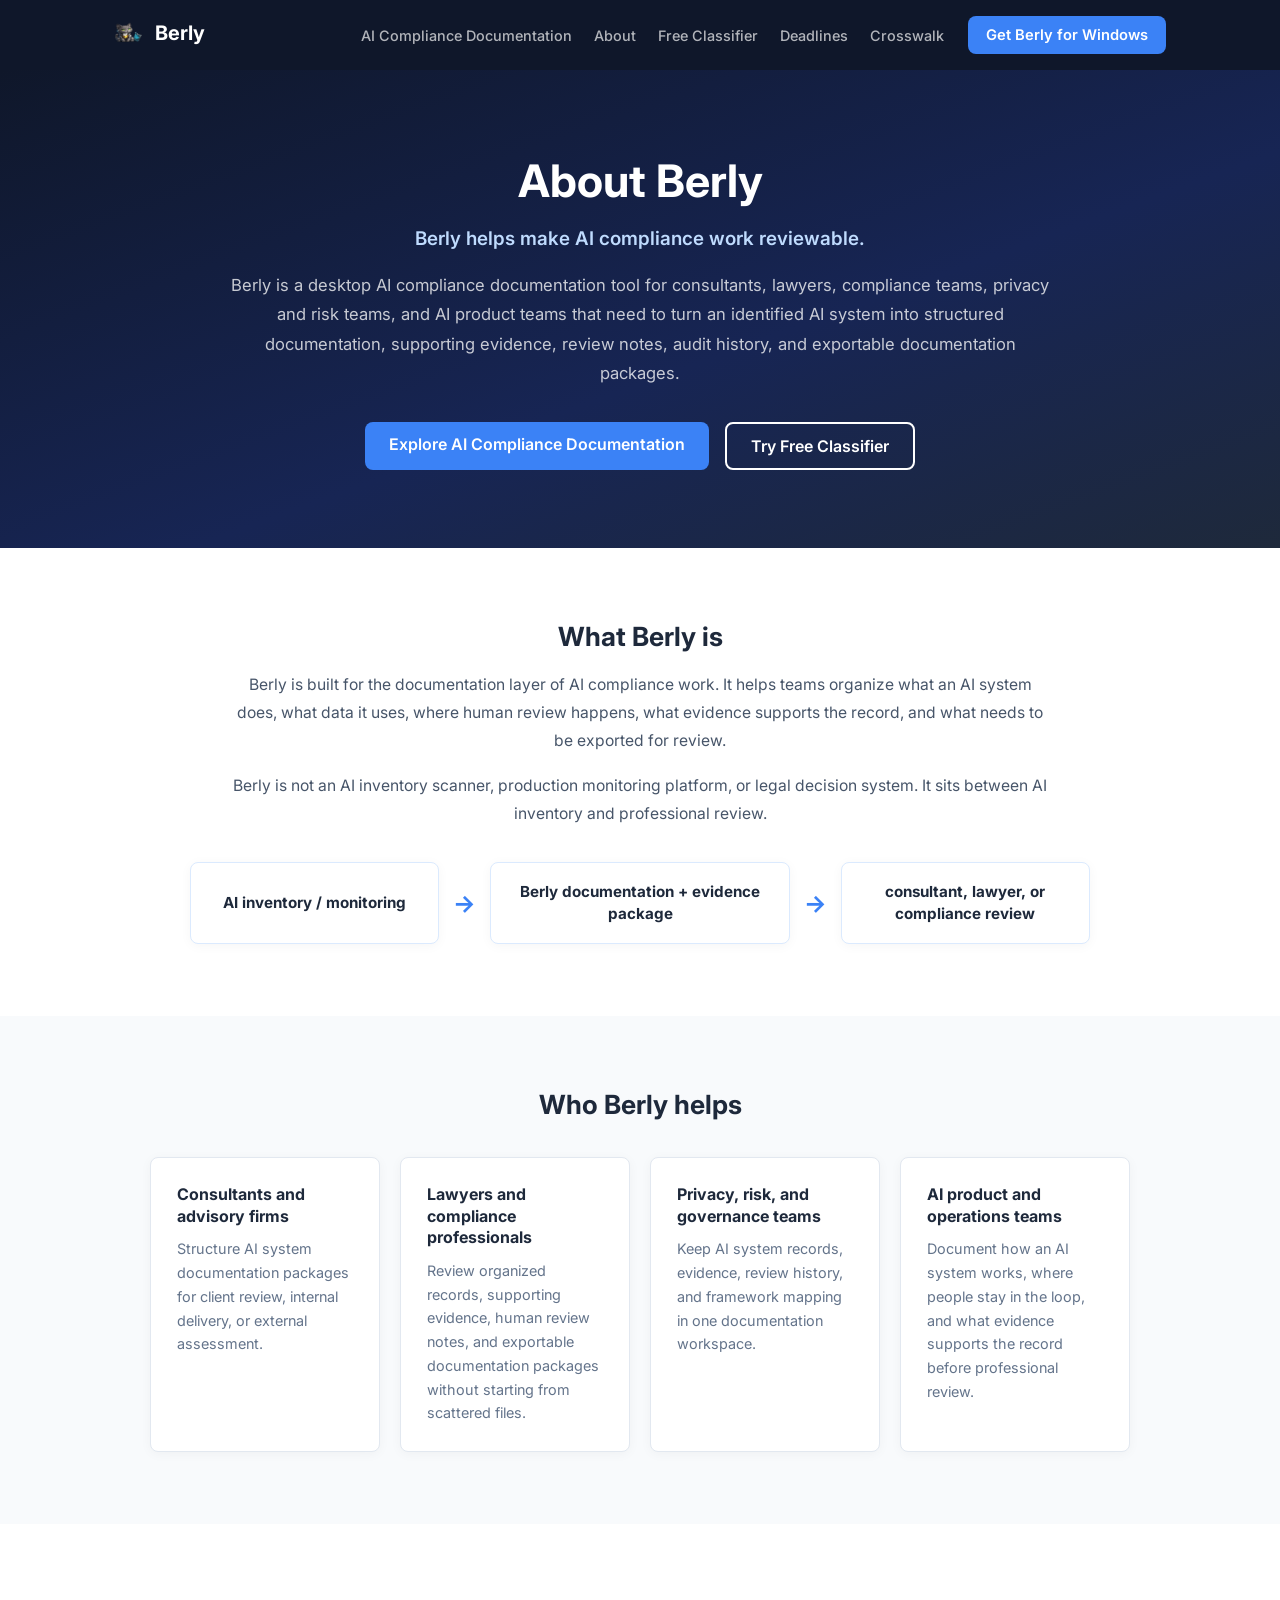
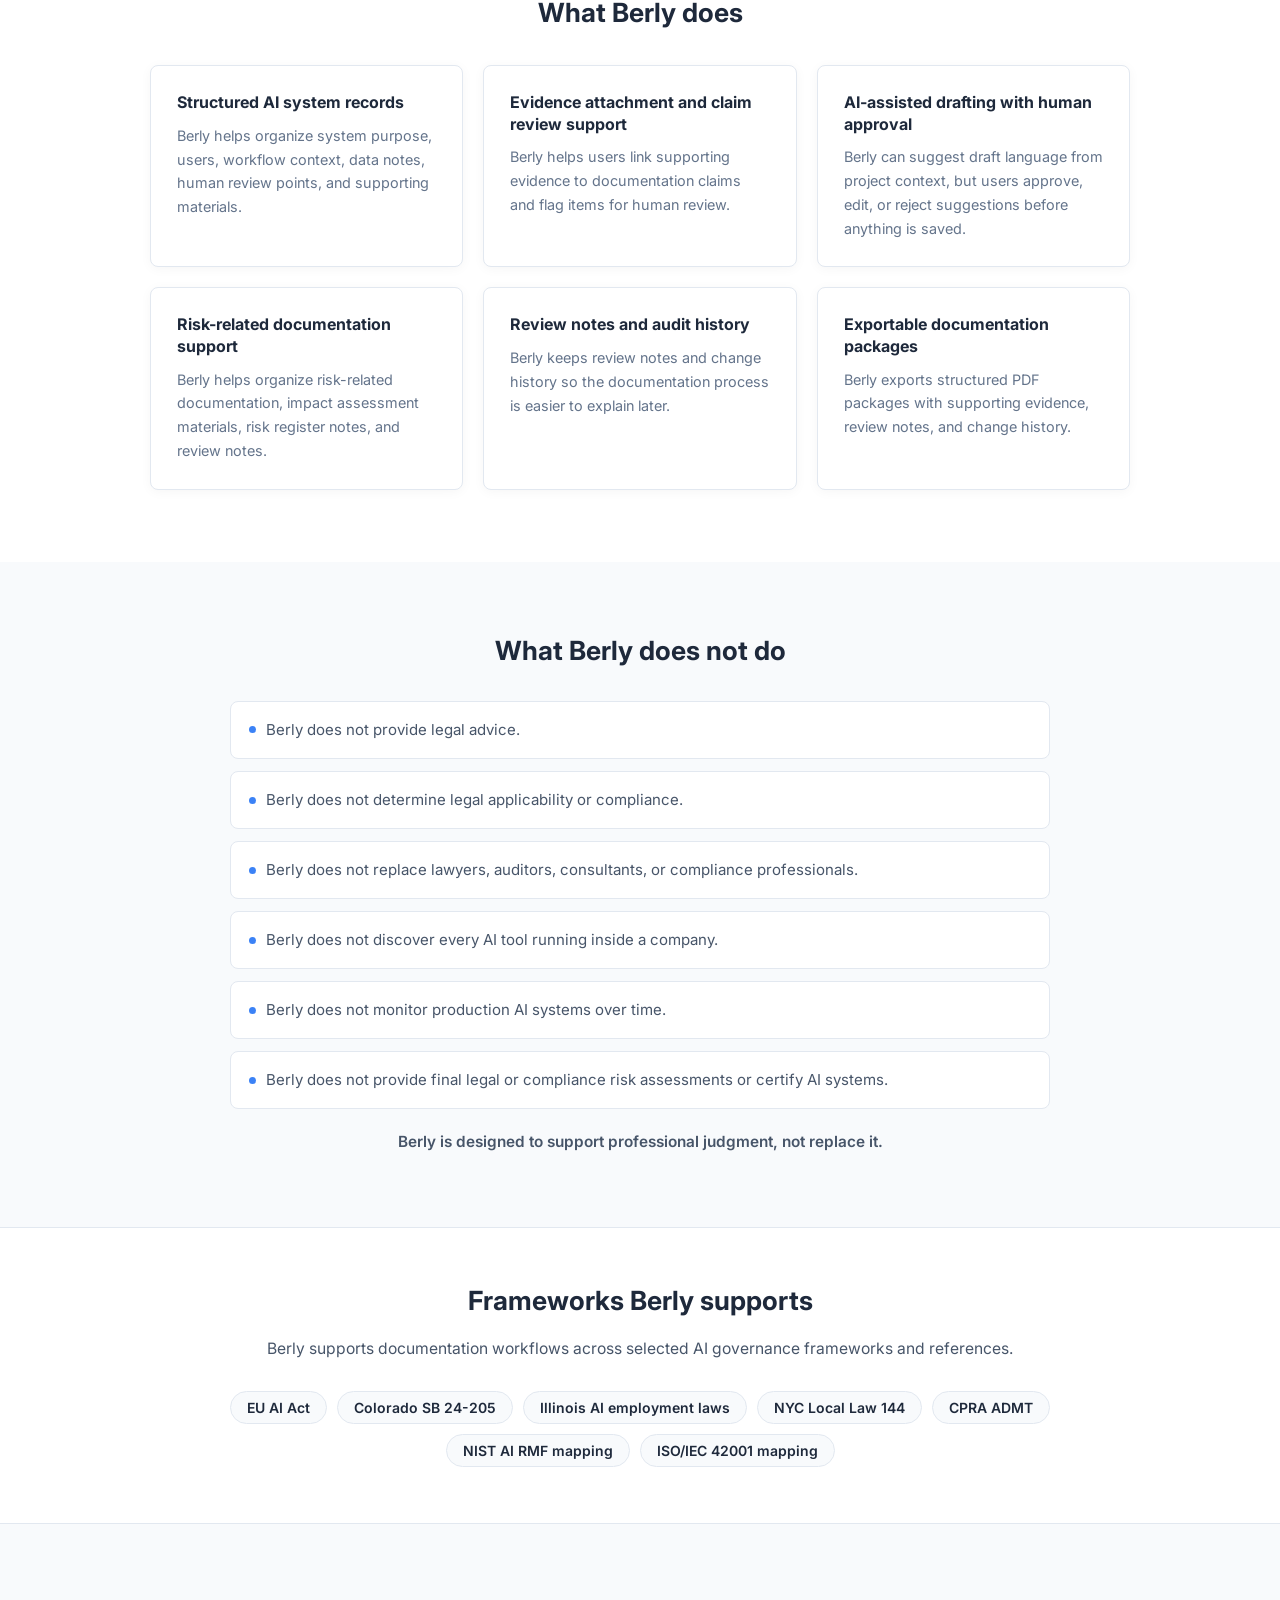
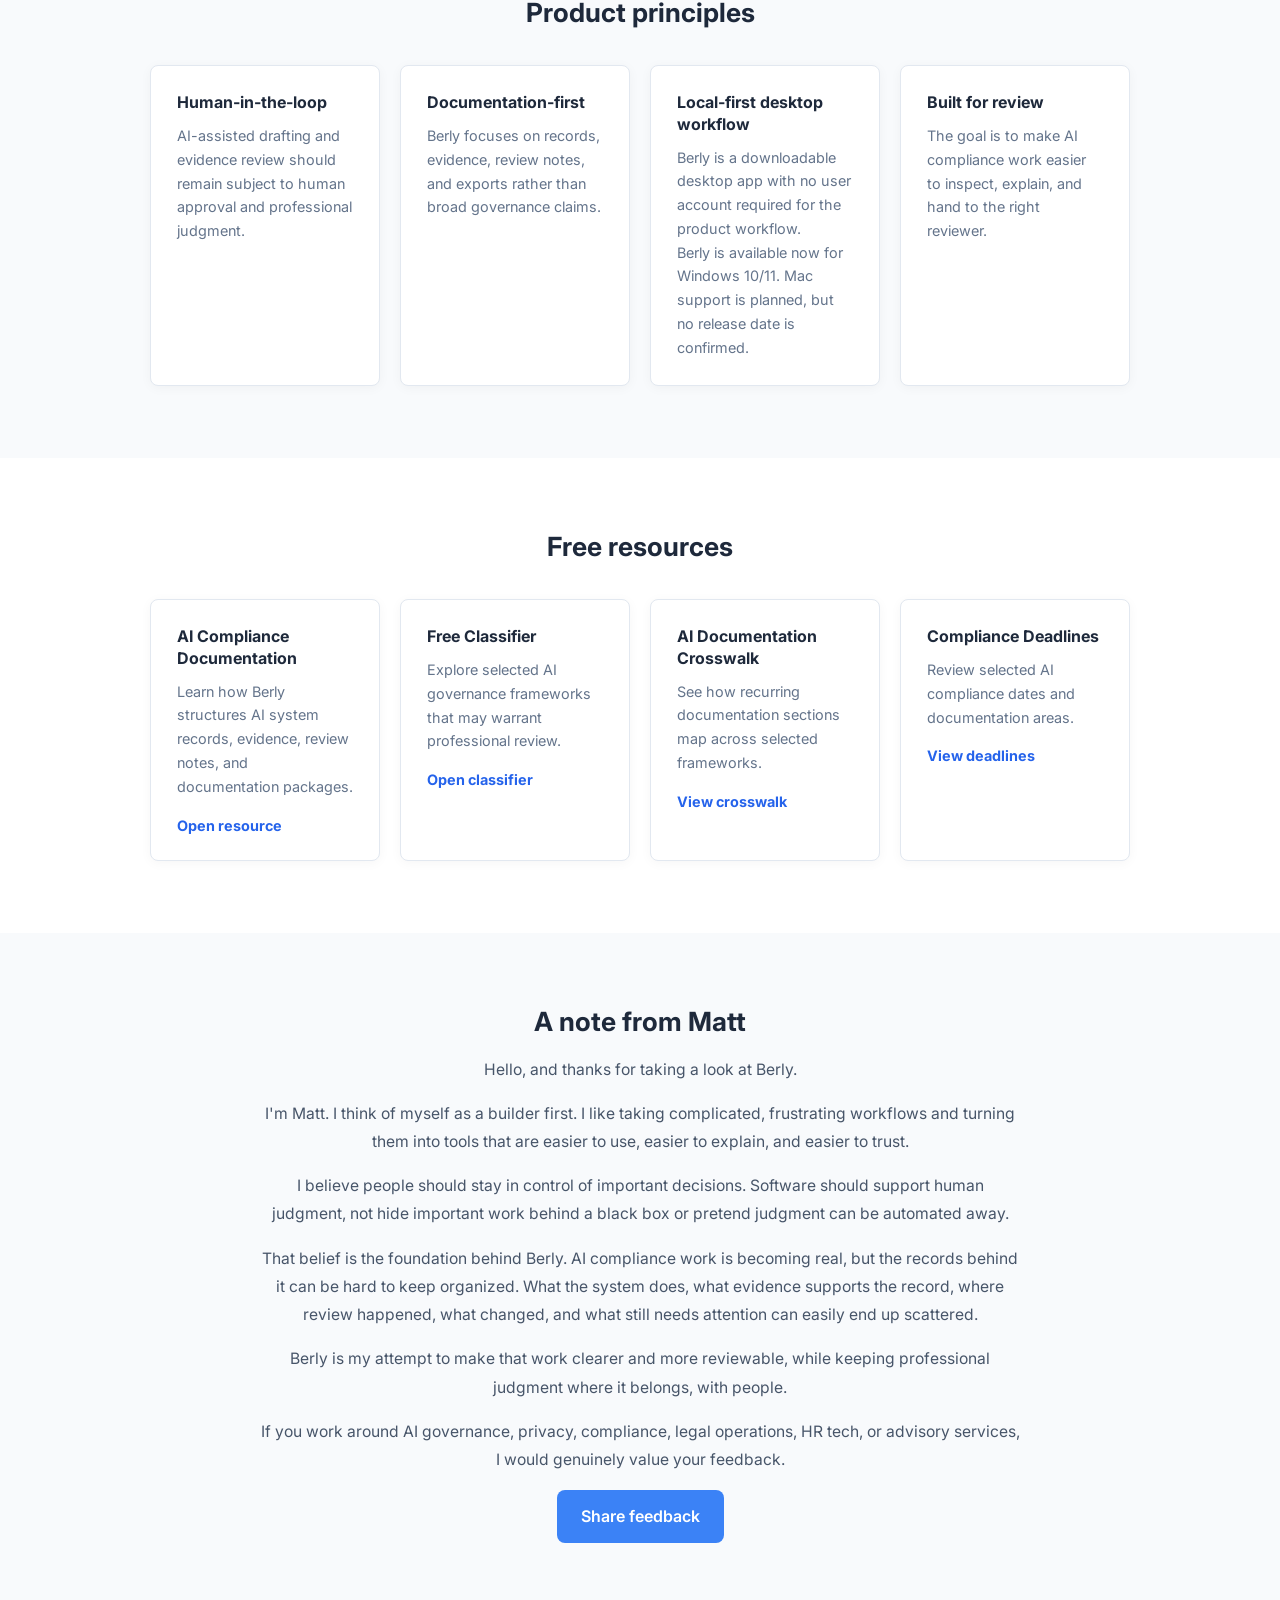
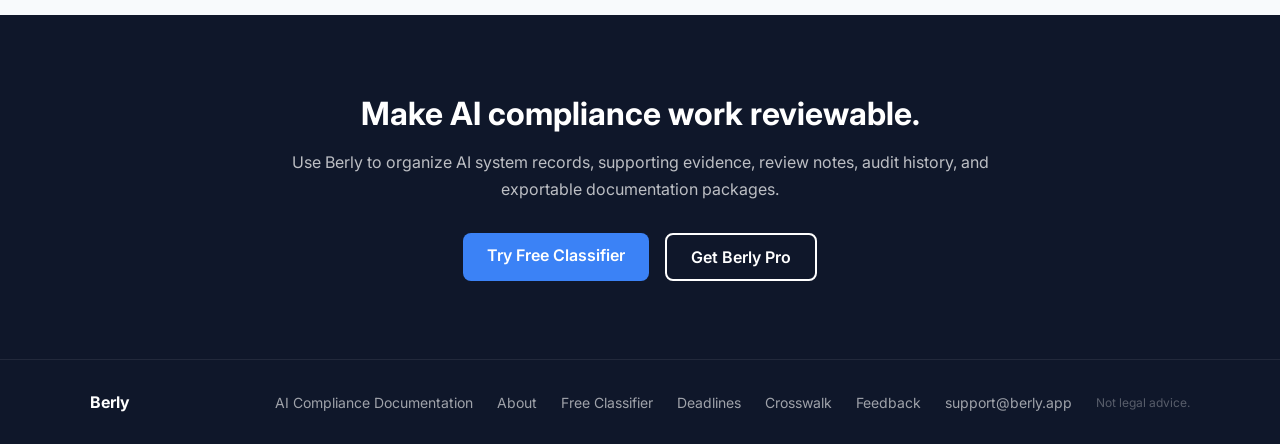
==== commit fe7bd311: "Clean up landing trust copy and page flow" ====
--- a/about.html
+++ b/about.html
@@ -160,6 +160,7 @@
       text-align: center;
     }
     .section__text + .section__text { margin-top: 16px; }
+    .maker-note { max-width: 760px; }
 
     .flow {
       margin: 34px auto 0;
@@ -492,7 +493,7 @@
         </article>
         <article class="card">
           <h3 class="card__title">Risk-related documentation support</h3>
-          <p class="card__text">Berly helps organize risk-related documentation, impact assessment materials, risk register notes, and review notes for human, legal, or compliance review.</p>
+          <p class="card__text">Berly helps organize risk-related documentation, impact assessment materials, risk register notes, and review notes.</p>
         </article>
         <article class="card">
           <h3 class="card__title">Review notes and audit history</h3>
@@ -500,7 +501,7 @@
         </article>
         <article class="card">
           <h3 class="card__title">Exportable documentation packages</h3>
-          <p class="card__text">Berly exports structured PDF packages for human, legal, or compliance review.</p>
+          <p class="card__text">Berly exports structured PDF packages with supporting evidence, review notes, and change history.</p>
         </article>
       </div>
     </div>
@@ -562,17 +563,6 @@
     </div>
   </section>
 
-  <section class="section section--alt">
-    <div class="section__inner">
-      <h2 class="section__heading">A note from Matt</h2>
-      <p class="section__text">I'm a software/product builder, problem solver, and consultant. I like turning messy workflows into practical tools people can actually use.</p>
-      <p class="section__text">Berly came from that same instinct: AI compliance work is becoming real, but the documentation around it can quickly become scattered across forms, files, evidence, notes, and review comments.</p>
-      <p class="section__text">Berly is my attempt to make that work easier to organize and easier to review, without pretending software replaces professional judgment.</p>
-      <p class="section__text">It is still early, and sharp feedback from people working in AI governance, privacy, compliance, legal operations, HR tech, and advisory services is welcome.</p>
-      <p class="section__text"><a href="/feedback.html?topic=practitioner-review" class="resource-card__link">Share practitioner feedback</a></p>
-    </div>
-  </section>
-
   <section class="section section--white">
     <div class="section__inner">
       <h2 class="section__heading">Free resources</h2>
@@ -598,6 +588,19 @@
           <a href="/deadlines" class="resource-card__link">View deadlines</a>
         </article>
       </div>
+    </div>
+  </section>
+
+  <section class="section">
+    <div class="section__inner maker-note">
+      <h2 class="section__heading">A note from Matt</h2>
+      <p class="section__text">Hello, and thanks for taking a look at Berly.</p>
+      <p class="section__text">I'm Matt. I think of myself as a builder first. I like taking complicated, frustrating workflows and turning them into tools that are easier to use, easier to explain, and easier to trust.</p>
+      <p class="section__text">I believe people should stay in control of important decisions. Software should support human judgment, not hide important work behind a black box or pretend judgment can be automated away.</p>
+      <p class="section__text">That belief is the foundation behind Berly. AI compliance work is becoming real, but the records behind it can be hard to keep organized. What the system does, what evidence supports the record, where review happened, what changed, and what still needs attention can easily end up scattered.</p>
+      <p class="section__text">Berly is my attempt to make that work clearer and more reviewable, while keeping professional judgment where it belongs, with people.</p>
+      <p class="section__text">If you work around AI governance, privacy, compliance, legal operations, HR tech, or advisory services, I would genuinely value your feedback.</p>
+      <p class="section__text"><a href="/feedback.html?topic=practitioner-review" class="btn btn--primary">Share feedback</a></p>
     </div>
   </section>
 
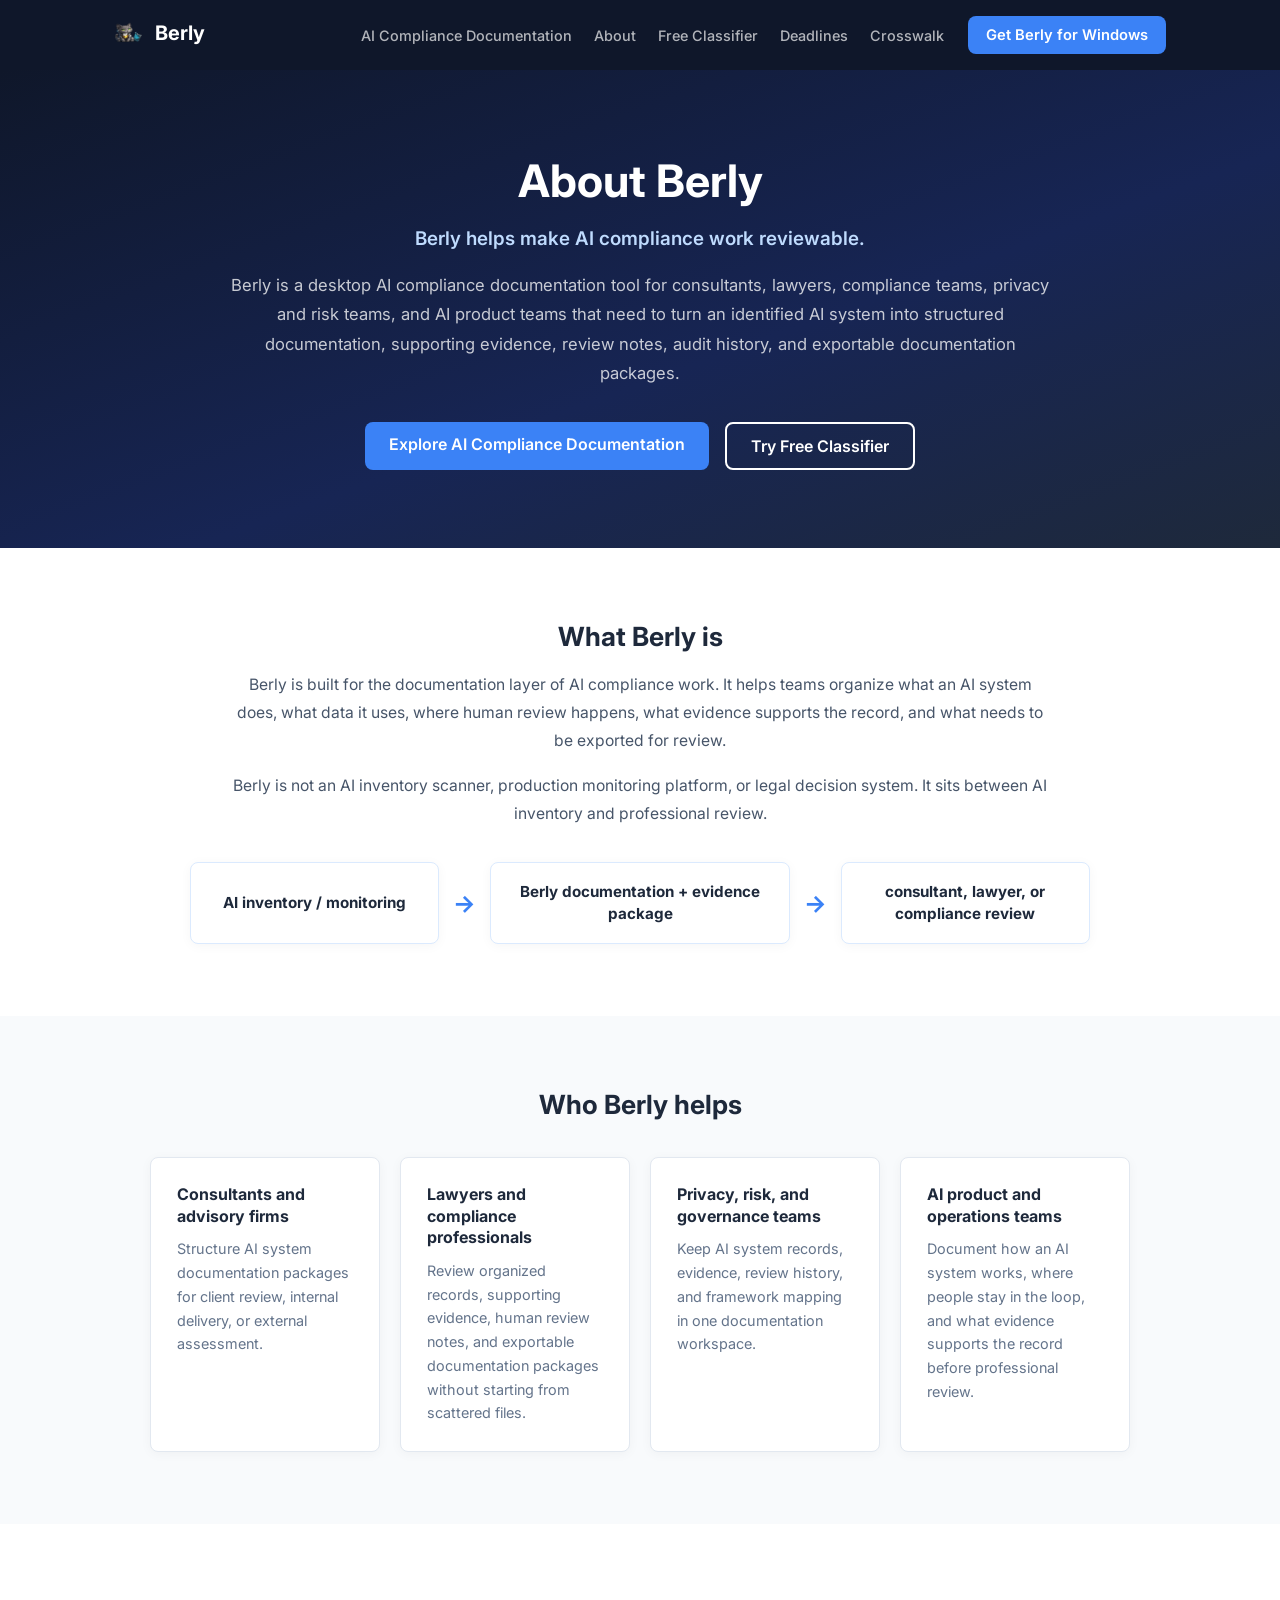
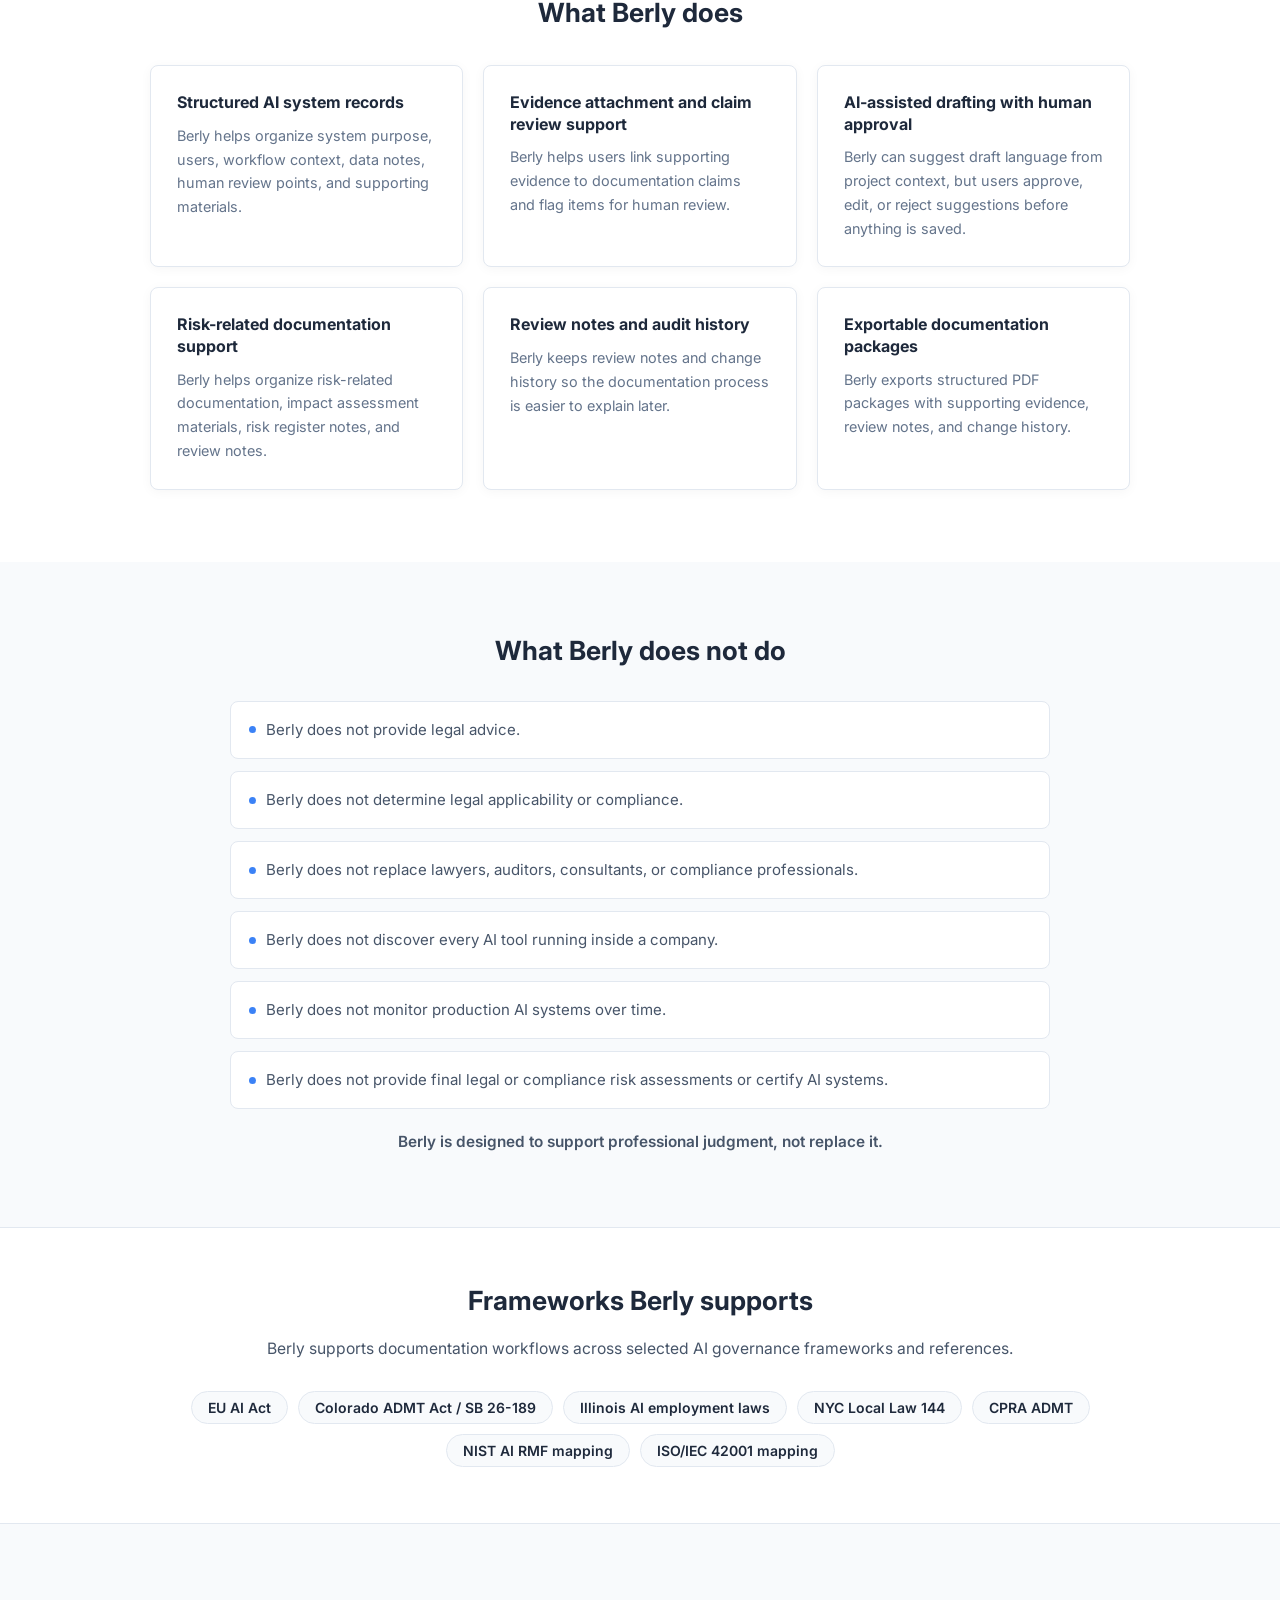
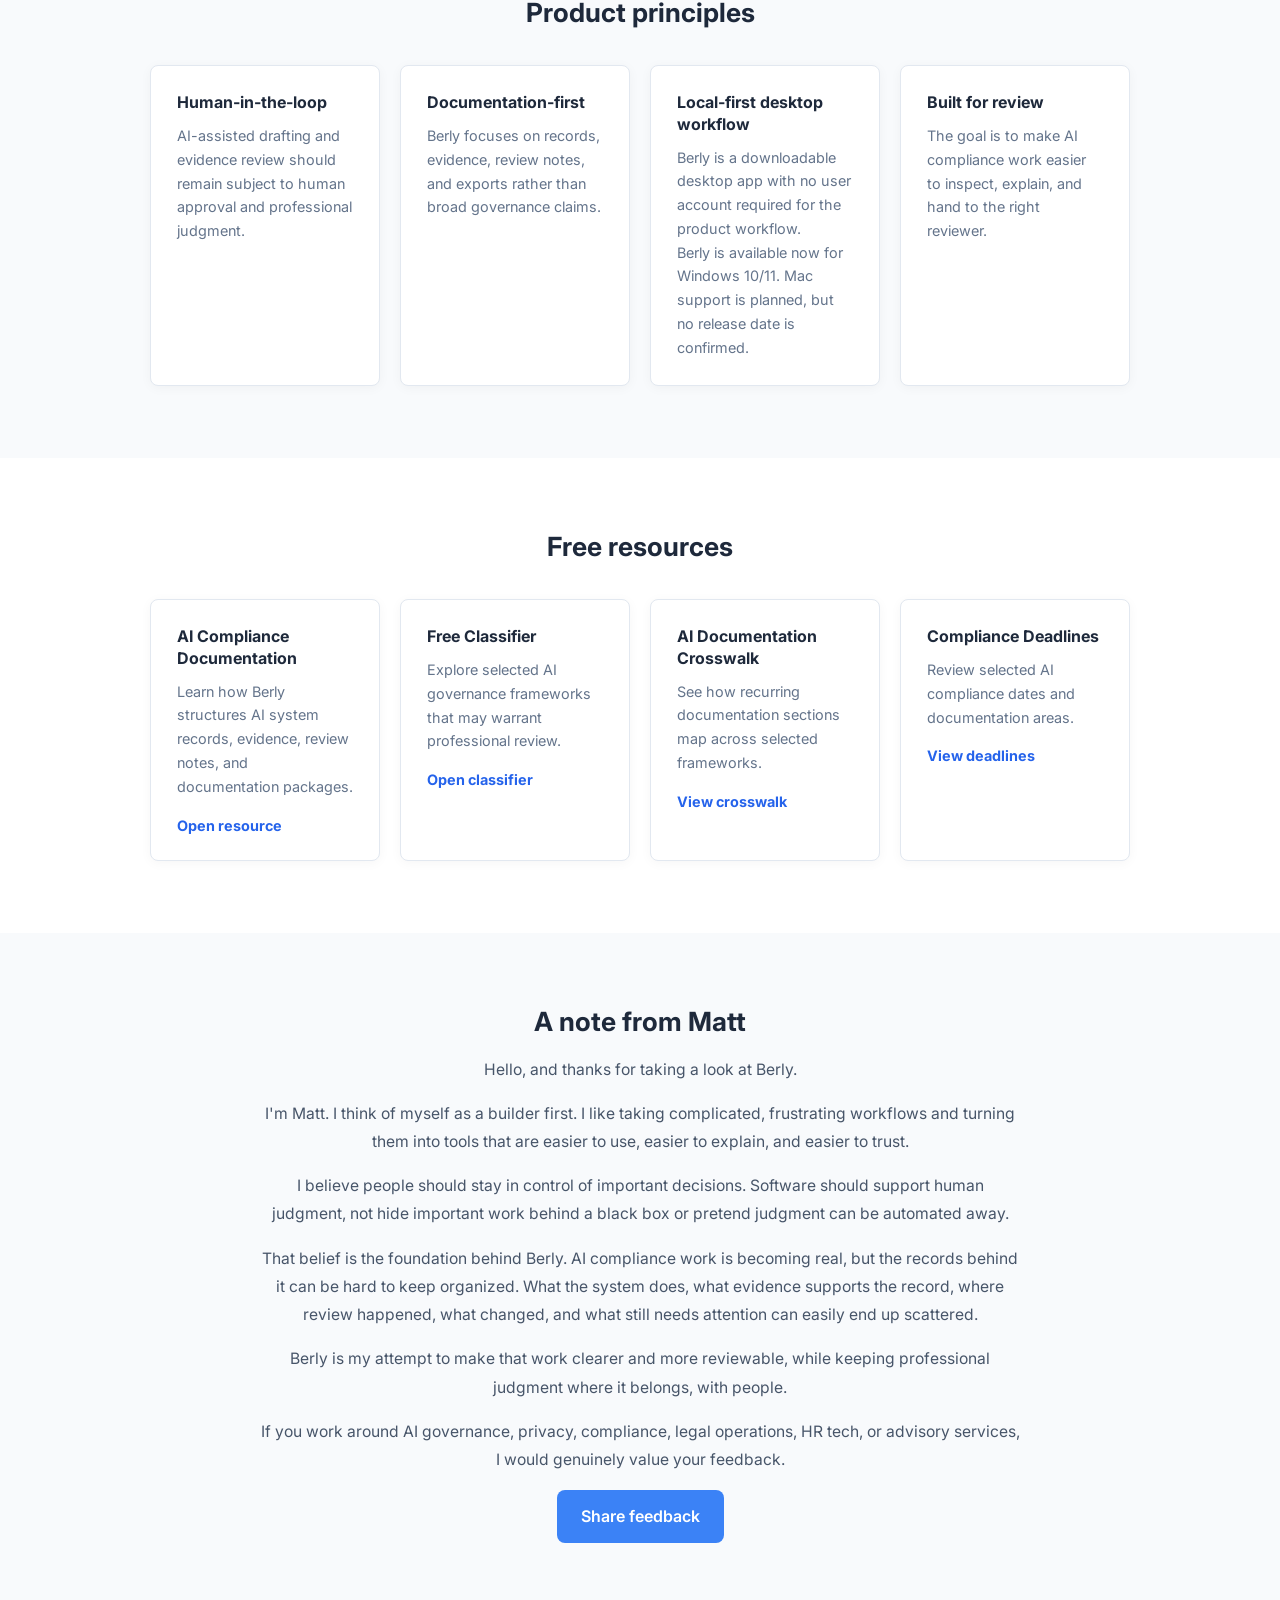
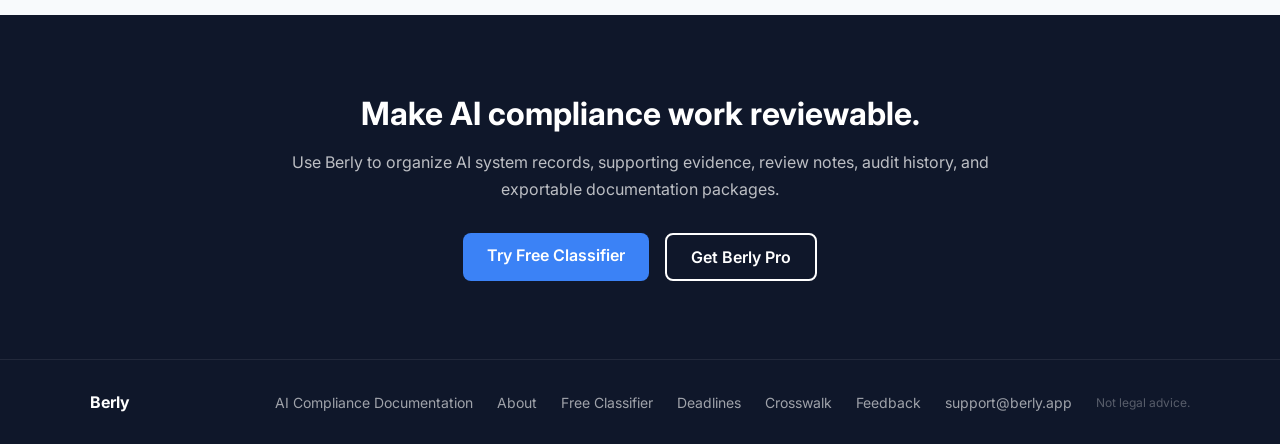
==== commit 52f4a9d8: "Update Berly regulatory date copy" ====
--- a/about.html
+++ b/about.html
@@ -25,6 +25,8 @@
   <link rel="preconnect" href="https://fonts.gstatic.com" crossorigin>
   <link href="https://fonts.googleapis.com/css2?family=Inter:wght@400;500;600;700&display=swap" rel="stylesheet">
   <link rel="icon" type="image/x-icon" href="assets/icon.ico">
+  <link rel="stylesheet" href="assets/motion.css">
+  <script src="assets/motion.js" defer></script>
 
   <style>
     *, *::before, *::after { box-sizing: border-box; margin: 0; padding: 0; }
@@ -426,10 +428,10 @@
 
   <section class="hero">
     <div class="hero__inner">
-      <h1 class="hero__headline">About Berly</h1>
-      <p class="hero__subhead">Berly helps make AI compliance work reviewable.</p>
-      <p class="hero__body">Berly is a desktop AI compliance documentation tool for consultants, lawyers, compliance teams, privacy and risk teams, and AI product teams that need to turn an identified AI system into structured documentation, supporting evidence, review notes, audit history, and exportable documentation packages.</p>
-      <div class="hero__buttons">
+      <h1 class="hero__headline" data-reveal="fade-up">About Berly</h1>
+      <p class="hero__subhead" data-reveal="fade-up" style="--reveal-delay:80ms;">Berly helps make AI compliance work reviewable.</p>
+      <p class="hero__body" data-reveal="fade-up" style="--reveal-delay:140ms;">Berly is a desktop AI compliance documentation tool for consultants, lawyers, compliance teams, privacy and risk teams, and AI product teams that need to turn an identified AI system into structured documentation, supporting evidence, review notes, audit history, and exportable documentation packages.</p>
+      <div class="hero__buttons" data-reveal="fade-up" style="--reveal-delay:200ms;">
         <a href="/ai-compliance-documentation" class="btn btn--primary">Explore AI Compliance Documentation</a>
         <a href="/classifier" class="btn btn--outline">Try Free Classifier</a>
       </div>
@@ -454,20 +456,20 @@
   <section class="section">
     <div class="section__inner">
       <h2 class="section__heading">Who Berly helps</h2>
-      <div class="card-grid">
-        <article class="card">
+      <div class="card-grid" data-reveal-group>
+        <article class="card" data-reveal-item>
           <h3 class="card__title">Consultants and advisory firms</h3>
           <p class="card__text">Structure AI system documentation packages for client review, internal delivery, or external assessment.</p>
         </article>
-        <article class="card">
+        <article class="card" data-reveal-item>
           <h3 class="card__title">Lawyers and compliance professionals</h3>
           <p class="card__text">Review organized records, supporting evidence, human review notes, and exportable documentation packages without starting from scattered files.</p>
         </article>
-        <article class="card">
+        <article class="card" data-reveal-item>
           <h3 class="card__title">Privacy, risk, and governance teams</h3>
           <p class="card__text">Keep AI system records, evidence, review history, and framework mapping in one documentation workspace.</p>
         </article>
-        <article class="card">
+        <article class="card" data-reveal-item>
           <h3 class="card__title">AI product and operations teams</h3>
           <p class="card__text">Document how an AI system works, where people stay in the loop, and what evidence supports the record before professional review.</p>
         </article>
@@ -478,28 +480,28 @@
   <section class="section section--white">
     <div class="section__inner">
       <h2 class="section__heading">What Berly does</h2>
-      <div class="card-grid card-grid--three">
-        <article class="card">
+      <div class="card-grid card-grid--three" data-reveal-group>
+        <article class="card" data-reveal-item>
           <h3 class="card__title">Structured AI system records</h3>
           <p class="card__text">Berly helps organize system purpose, users, workflow context, data notes, human review points, and supporting materials.</p>
         </article>
-        <article class="card">
+        <article class="card" data-reveal-item>
           <h3 class="card__title">Evidence attachment and claim review support</h3>
           <p class="card__text">Berly helps users link supporting evidence to documentation claims and flag items for human review.</p>
         </article>
-        <article class="card">
+        <article class="card" data-reveal-item>
           <h3 class="card__title">AI-assisted drafting with human approval</h3>
           <p class="card__text">Berly can suggest draft language from project context, but users approve, edit, or reject suggestions before anything is saved.</p>
         </article>
-        <article class="card">
+        <article class="card" data-reveal-item>
           <h3 class="card__title">Risk-related documentation support</h3>
           <p class="card__text">Berly helps organize risk-related documentation, impact assessment materials, risk register notes, and review notes.</p>
         </article>
-        <article class="card">
+        <article class="card" data-reveal-item>
           <h3 class="card__title">Review notes and audit history</h3>
           <p class="card__text">Berly keeps review notes and change history so the documentation process is easier to explain later.</p>
         </article>
-        <article class="card">
+        <article class="card" data-reveal-item>
           <h3 class="card__title">Exportable documentation packages</h3>
           <p class="card__text">Berly exports structured PDF packages with supporting evidence, review notes, and change history.</p>
         </article>
@@ -526,14 +528,14 @@
     <div class="frameworks__inner">
       <h2 class="section__heading">Frameworks Berly supports</h2>
       <p class="section__text">Berly supports documentation workflows across selected AI governance frameworks and references.</p>
-      <div class="frameworks__pills">
-        <span class="frameworks__pill">EU AI Act</span>
-        <span class="frameworks__pill">Colorado SB 24-205</span>
-        <span class="frameworks__pill">Illinois AI employment laws</span>
-        <span class="frameworks__pill">NYC Local Law 144</span>
-        <span class="frameworks__pill">CPRA ADMT</span>
-        <span class="frameworks__pill">NIST AI RMF mapping</span>
-        <span class="frameworks__pill">ISO/IEC 42001 mapping</span>
+      <div class="frameworks__pills" data-reveal-group>
+        <span class="frameworks__pill" data-reveal-item>EU AI Act</span>
+        <span class="frameworks__pill" data-reveal-item>Colorado ADMT Act / SB 26-189</span>
+        <span class="frameworks__pill" data-reveal-item>Illinois AI employment laws</span>
+        <span class="frameworks__pill" data-reveal-item>NYC Local Law 144</span>
+        <span class="frameworks__pill" data-reveal-item>CPRA ADMT</span>
+        <span class="frameworks__pill" data-reveal-item>NIST AI RMF mapping</span>
+        <span class="frameworks__pill" data-reveal-item>ISO/IEC 42001 mapping</span>
       </div>
     </div>
   </section>
@@ -541,21 +543,21 @@
   <section class="section">
     <div class="section__inner">
       <h2 class="section__heading">Product principles</h2>
-      <div class="card-grid">
-        <article class="card">
+      <div class="card-grid" data-reveal-group>
+        <article class="card" data-reveal-item>
           <h3 class="card__title">Human-in-the-loop</h3>
           <p class="card__text">AI-assisted drafting and evidence review should remain subject to human approval and professional judgment.</p>
         </article>
-        <article class="card">
+        <article class="card" data-reveal-item>
           <h3 class="card__title">Documentation-first</h3>
           <p class="card__text">Berly focuses on records, evidence, review notes, and exports rather than broad governance claims.</p>
         </article>
-        <article class="card">
+        <article class="card" data-reveal-item>
           <h3 class="card__title">Local-first desktop workflow</h3>
           <p class="card__text">Berly is a downloadable desktop app with no user account required for the product workflow.</p>
           <p class="card__text">Berly is available now for Windows 10/11. Mac support is planned, but no release date is confirmed.</p>
         </article>
-        <article class="card">
+        <article class="card" data-reveal-item>
           <h3 class="card__title">Built for review</h3>
           <p class="card__text">The goal is to make AI compliance work easier to inspect, explain, and hand to the right reviewer.</p>
         </article>
@@ -566,23 +568,23 @@
   <section class="section section--white">
     <div class="section__inner">
       <h2 class="section__heading">Free resources</h2>
-      <div class="card-grid">
-        <article class="card resource-card">
+      <div class="card-grid" data-reveal-group>
+        <article class="card resource-card motion-card" data-reveal-item>
           <h3 class="card__title">AI Compliance Documentation</h3>
           <p class="card__text">Learn how Berly structures AI system records, evidence, review notes, and documentation packages.</p>
           <a href="/ai-compliance-documentation" class="resource-card__link">Open resource</a>
         </article>
-        <article class="card resource-card">
+        <article class="card resource-card motion-card" data-reveal-item>
           <h3 class="card__title">Free Classifier</h3>
           <p class="card__text">Explore selected AI governance frameworks that may warrant professional review.</p>
           <a href="/classifier" class="resource-card__link">Open classifier</a>
         </article>
-        <article class="card resource-card">
+        <article class="card resource-card motion-card" data-reveal-item>
           <h3 class="card__title">AI Documentation Crosswalk</h3>
           <p class="card__text">See how recurring documentation sections map across selected frameworks.</p>
           <a href="/crosswalk" class="resource-card__link">View crosswalk</a>
         </article>
-        <article class="card resource-card">
+        <article class="card resource-card motion-card" data-reveal-item>
           <h3 class="card__title">Compliance Deadlines</h3>
           <p class="card__text">Review selected AI compliance dates and documentation areas.</p>
           <a href="/deadlines" class="resource-card__link">View deadlines</a>
@@ -592,7 +594,7 @@
   </section>
 
   <section class="section">
-    <div class="section__inner maker-note">
+    <div class="section__inner maker-note" data-reveal="fade-up">
       <h2 class="section__heading">A note from Matt</h2>
       <p class="section__text">Hello, and thanks for taking a look at Berly.</p>
       <p class="section__text">I'm Matt. I think of myself as a builder first. I like taking complicated, frustrating workflows and turning them into tools that are easier to use, easier to explain, and easier to trust.</p>
--- a/assets/motion.css
+++ b/assets/motion.css
@@ -0,0 +1,55 @@
+/* Shared, restrained motion for public content pages. */
+.motion-enabled [data-reveal],
+.motion-enabled [data-reveal-item] {
+  opacity: 0;
+  transition:
+    opacity 500ms ease,
+    transform 500ms ease;
+  transition-delay: var(--reveal-delay, 0ms);
+  will-change: opacity, transform;
+}
+
+.motion-enabled [data-reveal="fade-up"],
+.motion-enabled [data-reveal-item] {
+  transform: translateY(16px);
+}
+
+.motion-enabled [data-reveal="fade-in"] {
+  transform: none;
+}
+
+.motion-enabled [data-reveal="fade-left"] {
+  transform: translateX(-12px);
+}
+
+.motion-enabled [data-reveal].is-visible,
+.motion-enabled [data-reveal-item].is-visible {
+  opacity: 1;
+  transform: none;
+  will-change: auto;
+}
+
+.motion-card {
+  transition:
+    box-shadow 200ms ease,
+    transform 200ms ease;
+}
+
+@media (hover: hover) and (pointer: fine) {
+  .motion-card:hover,
+  .motion-enabled [data-reveal-item].motion-card.is-visible:hover {
+    box-shadow: 0 8px 24px rgba(15, 23, 42, 0.09);
+    transform: translateY(-2px);
+  }
+}
+
+@media (prefers-reduced-motion: reduce) {
+  [data-reveal],
+  [data-reveal-item],
+  .motion-card {
+    opacity: 1 !important;
+    transform: none !important;
+    transition: none !important;
+    animation: none !important;
+  }
+}
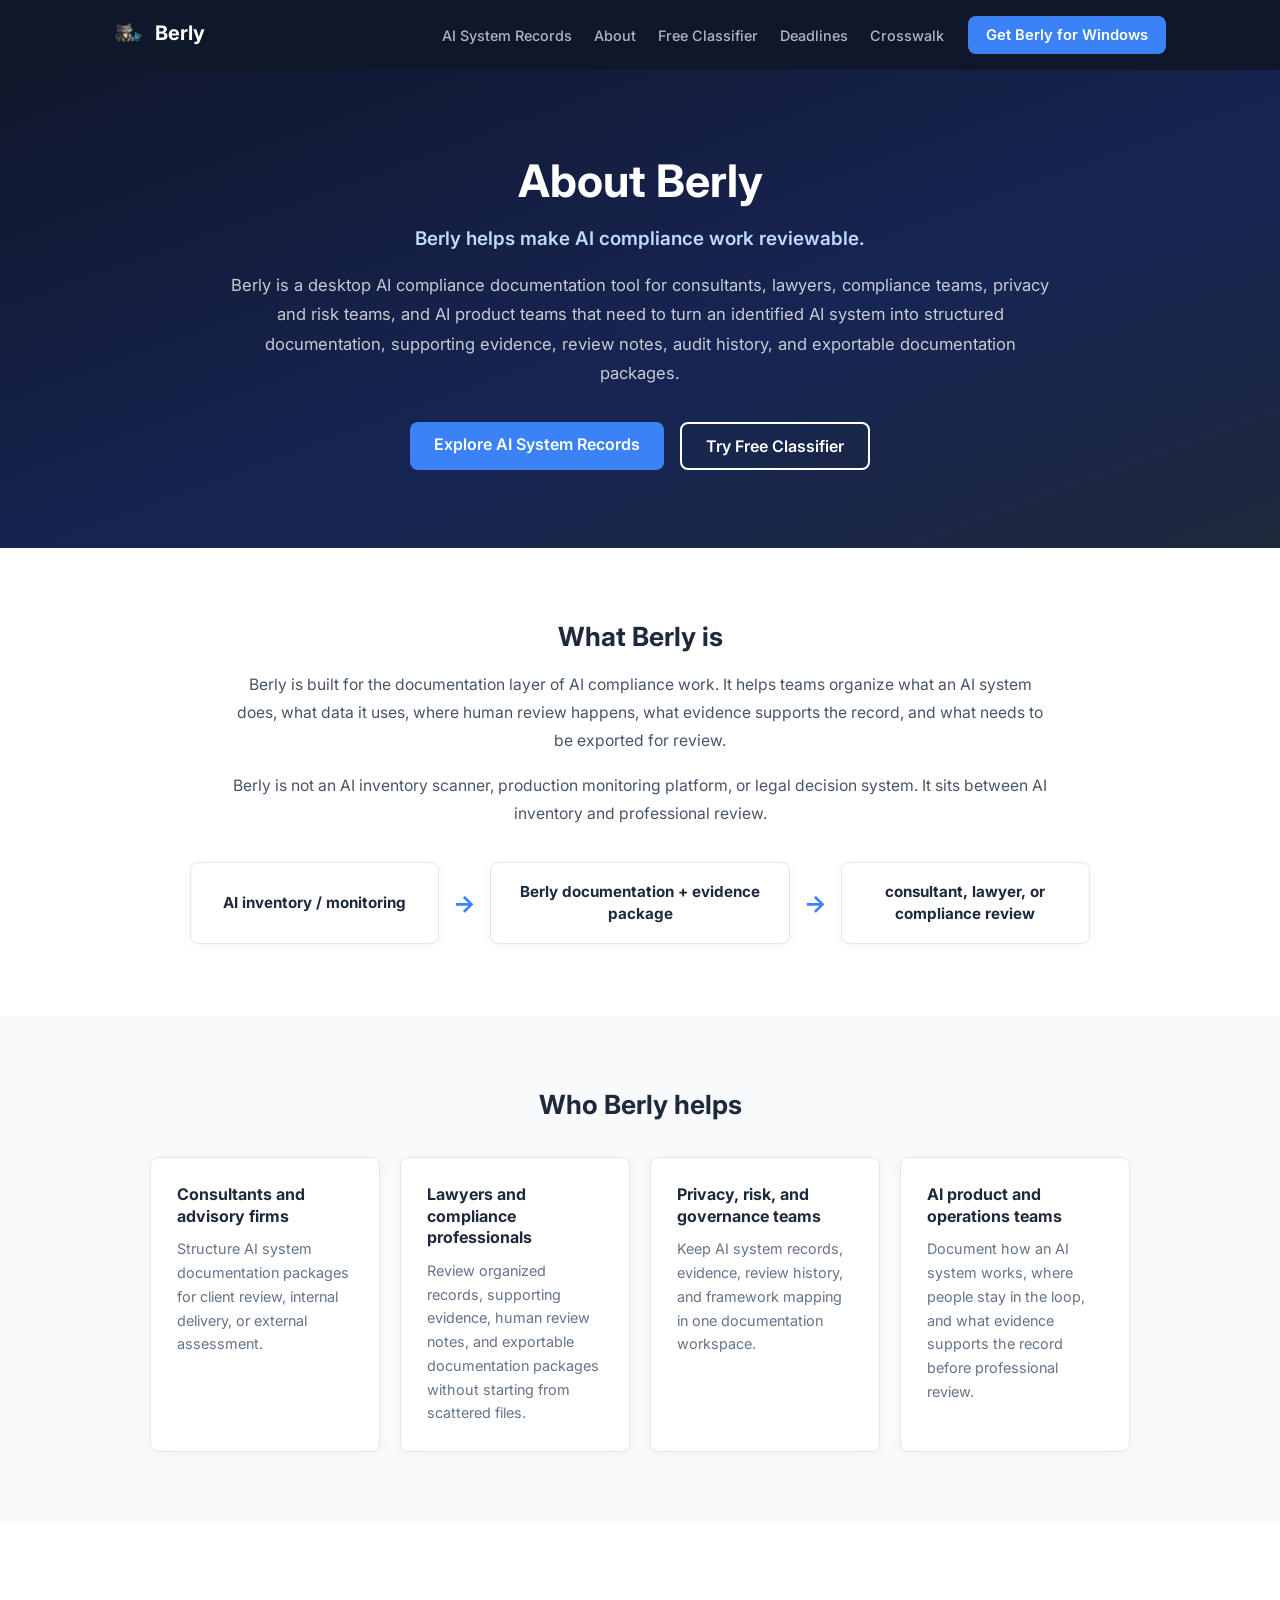
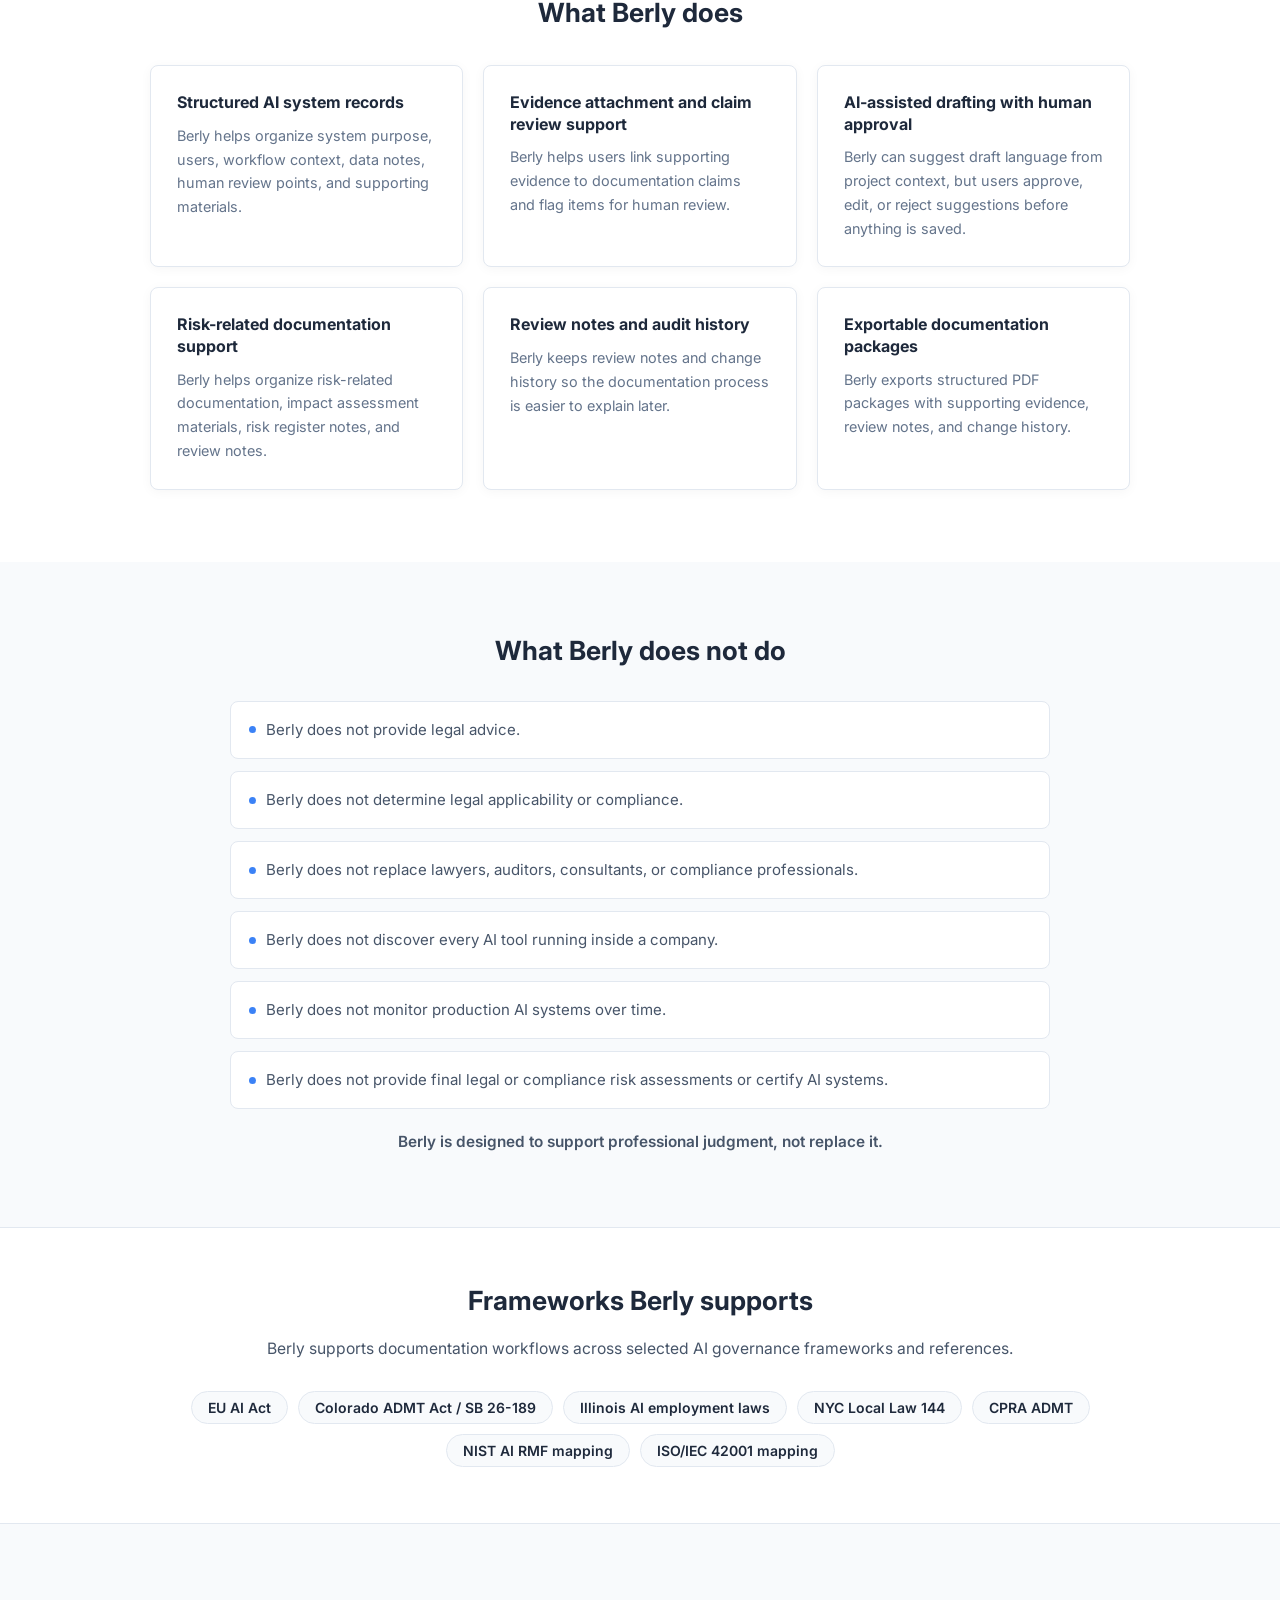
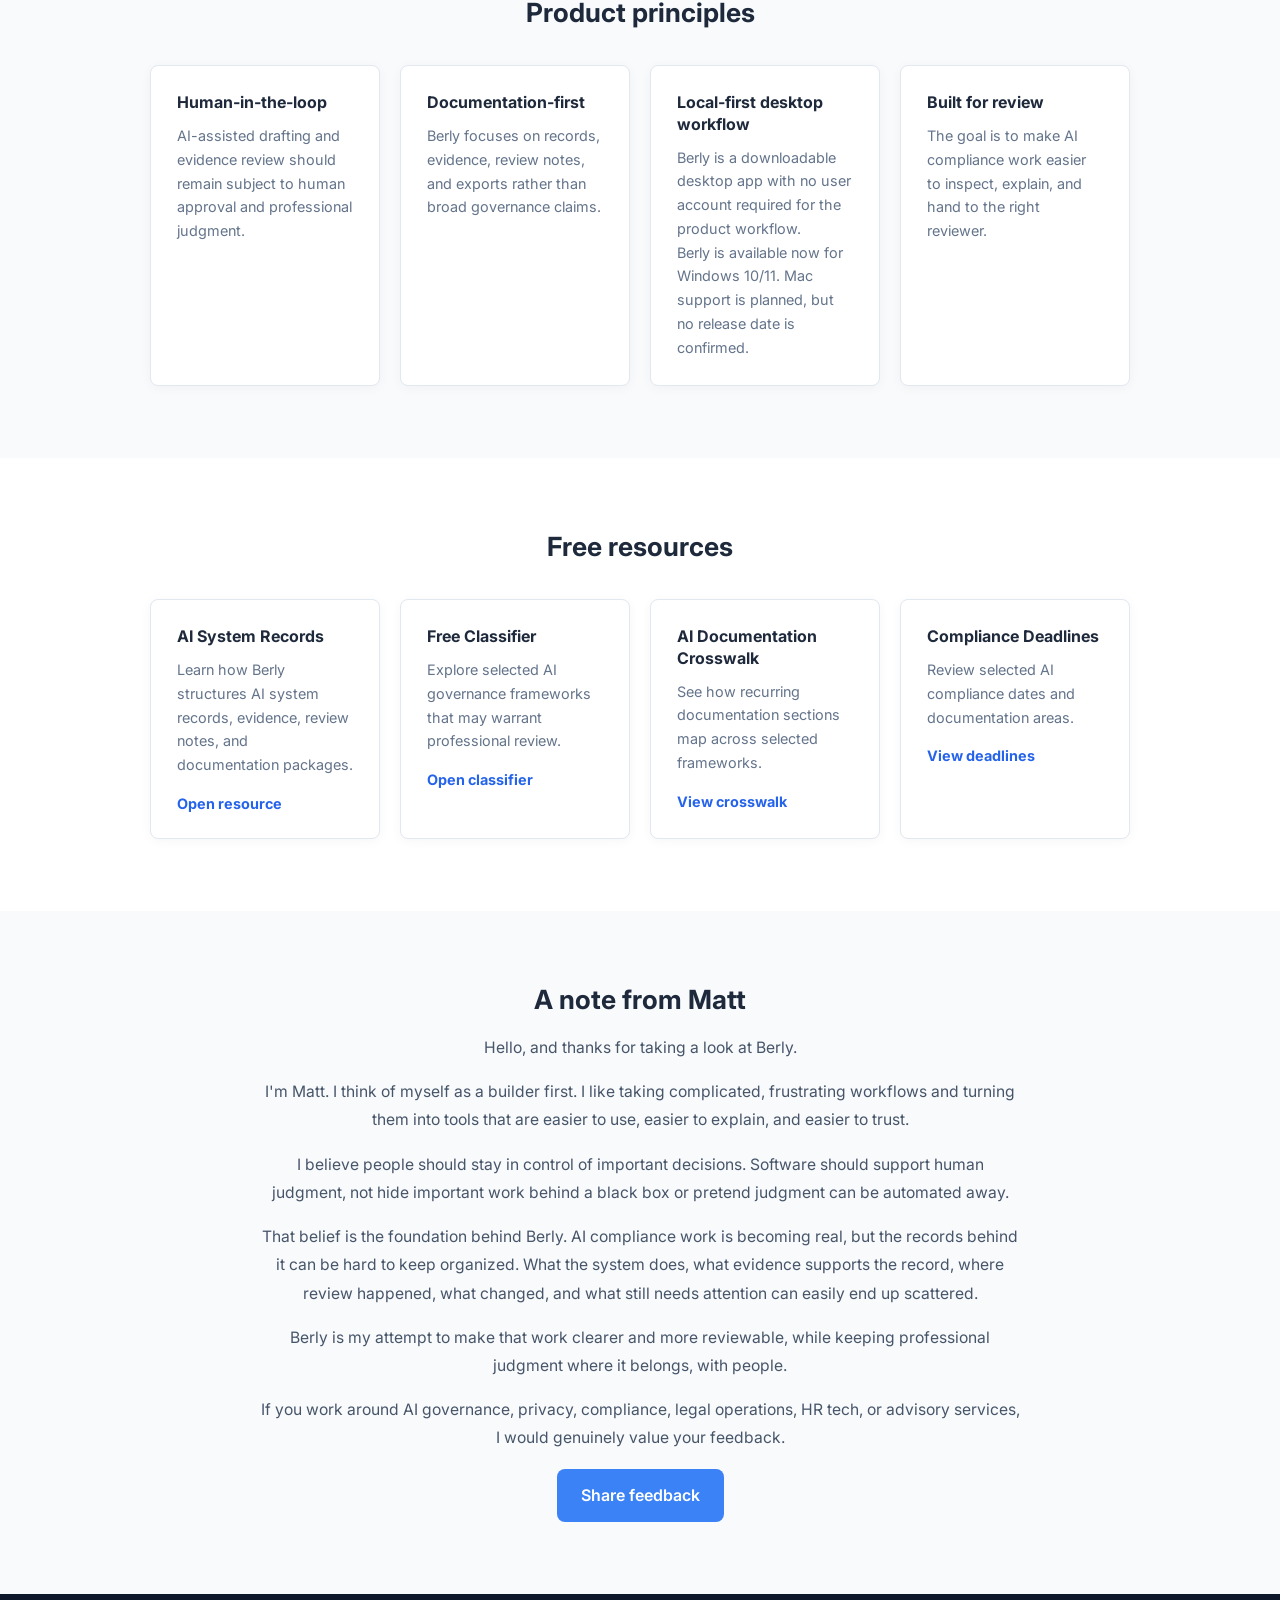
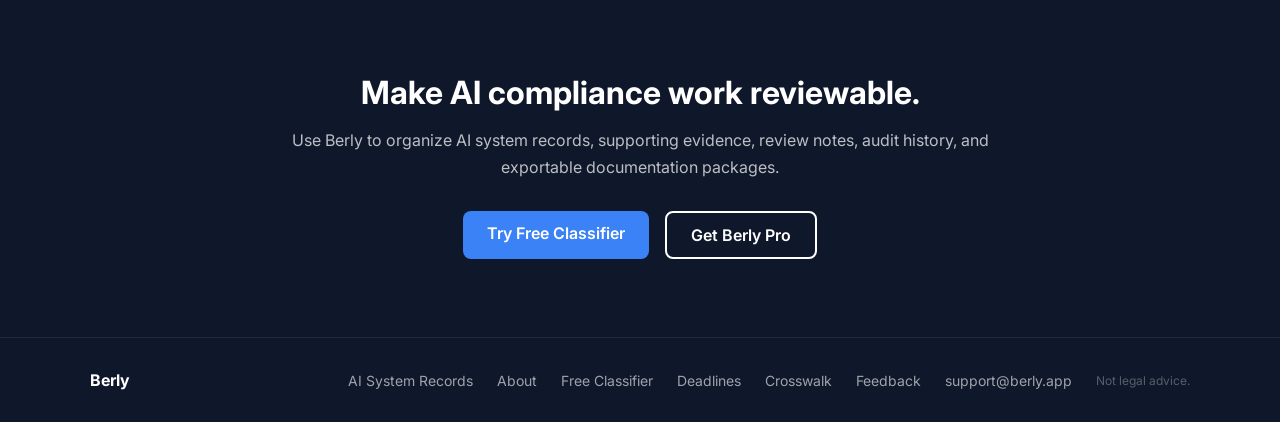
==== commit 2023b611: "Refine Berly public copy positioning" ====
--- a/about.html
+++ b/about.html
@@ -4,19 +4,19 @@
   <meta charset="UTF-8">
   <meta name="viewport" content="width=device-width, initial-scale=1.0">
   <script src="/assets/attribution.js" defer></script>
-  <title>About Berly | AI Compliance Documentation Software</title>
+  <title>About Berly | AI System Records Software</title>
   <meta name="description" content="Berly is a desktop AI compliance documentation tool that helps consultants, lawyers, compliance teams, and AI product teams organize AI system records, evidence, review notes, audit history, and exportable documentation packages for human review.">
 
   <meta property="og:type" content="website">
   <meta property="og:url" content="https://berly.app/about">
-  <meta property="og:title" content="About Berly | AI Compliance Documentation Software">
-  <meta property="og:description" content="Berly helps make AI compliance work reviewable by organizing AI system documentation, supporting evidence, review notes, audit history, and exportable packages for human, legal, or compliance review.">
+  <meta property="og:title" content="About Berly | AI System Records Software">
+  <meta property="og:description" content="Berly helps make AI compliance work reviewable by organizing AI system documentation, supporting evidence, review notes, audit history, and exportable packages for customer, legal, privacy, compliance, audit, or regulatory review.">
   <meta property="og:image" content="https://berly.app/assets/og-image.png">
   <meta property="og:site_name" content="Berly">
   <meta property="og:locale" content="en_US">
 
   <meta name="twitter:card" content="summary_large_image">
-  <meta name="twitter:title" content="About Berly | AI Compliance Documentation Software">
+  <meta name="twitter:title" content="About Berly | AI System Records Software">
   <meta name="twitter:description" content="Berly helps make AI compliance work reviewable by organizing AI system documentation, supporting evidence, review notes, audit history, and exportable packages for human review.">
   <meta name="twitter:image" content="https://berly.app/assets/og-image.png">
 
@@ -416,7 +416,7 @@
         Berly
       </a>
       <nav class="navbar__links" aria-label="Primary navigation">
-        <a href="/ai-compliance-documentation" class="navbar__link">AI Compliance Documentation</a>
+        <a href="/ai-compliance-documentation" class="navbar__link">AI System Records</a>
         <a href="/about" class="navbar__link">About</a>
         <a href="/classifier" class="navbar__link">Free Classifier</a>
         <a href="/deadlines" class="navbar__link">Deadlines</a>
@@ -432,7 +432,7 @@
       <p class="hero__subhead" data-reveal="fade-up" style="--reveal-delay:80ms;">Berly helps make AI compliance work reviewable.</p>
       <p class="hero__body" data-reveal="fade-up" style="--reveal-delay:140ms;">Berly is a desktop AI compliance documentation tool for consultants, lawyers, compliance teams, privacy and risk teams, and AI product teams that need to turn an identified AI system into structured documentation, supporting evidence, review notes, audit history, and exportable documentation packages.</p>
       <div class="hero__buttons" data-reveal="fade-up" style="--reveal-delay:200ms;">
-        <a href="/ai-compliance-documentation" class="btn btn--primary">Explore AI Compliance Documentation</a>
+        <a href="/ai-compliance-documentation" class="btn btn--primary">Explore AI System Records</a>
         <a href="/classifier" class="btn btn--outline">Try Free Classifier</a>
       </div>
     </div>
@@ -570,7 +570,7 @@
       <h2 class="section__heading">Free resources</h2>
       <div class="card-grid" data-reveal-group>
         <article class="card resource-card motion-card" data-reveal-item>
-          <h3 class="card__title">AI Compliance Documentation</h3>
+          <h3 class="card__title">AI System Records</h3>
           <p class="card__text">Learn how Berly structures AI system records, evidence, review notes, and documentation packages.</p>
           <a href="/ai-compliance-documentation" class="resource-card__link">Open resource</a>
         </article>
@@ -621,7 +621,7 @@
     <div class="footer__inner">
       <div class="footer__logo">Berly</div>
       <div class="footer__right">
-        <a href="/ai-compliance-documentation" class="footer__email">AI Compliance Documentation</a>
+        <a href="/ai-compliance-documentation" class="footer__email">AI System Records</a>
         <a href="/about" class="footer__email">About</a>
         <a href="/classifier" class="footer__email">Free Classifier</a>
         <a href="/deadlines" class="footer__email">Deadlines</a>
